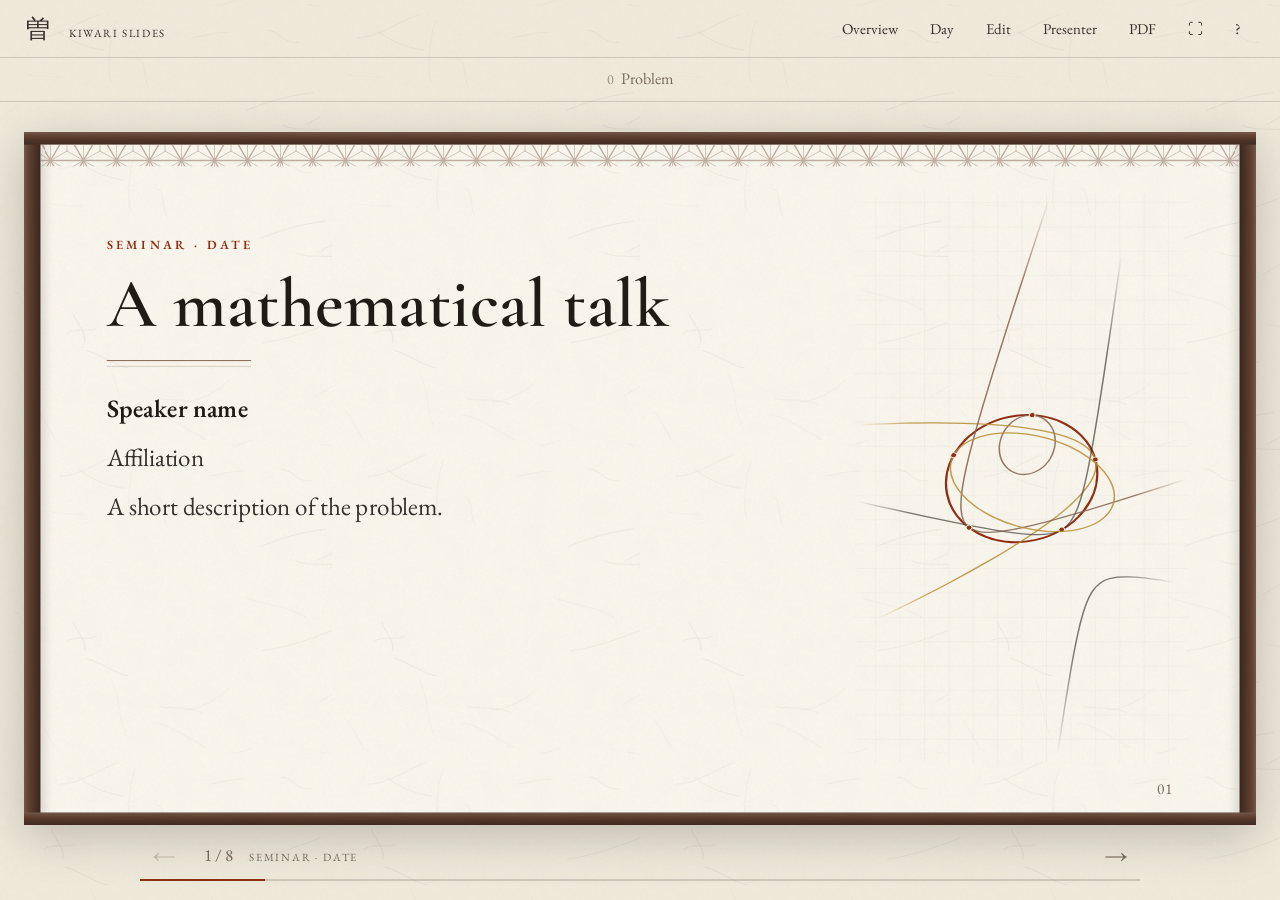
==== index.html @ 995212ab "Add Kiwari mathematical slide toolkit and static audience export" ====
<!doctype html>
<html lang="en" data-time="day">
<head>
  <meta charset="utf-8">
  <meta name="viewport" content="width=device-width,initial-scale=1">
  <title>Kiwari slides · starter deck</title>
  <meta name="description" content="Editable mathematical slides with an audience export.">
  <link rel="stylesheet" href="lib/fonts.css">
  <link rel="stylesheet" href="lib/katex/katex.min.css">
  <link rel="stylesheet" href="materials.css">
  <link rel="stylesheet" href="slides.css?v=conics-realigned-20260921">
  <script defer src="lib/js-yaml.min.js"></script>
  <script defer src="lib/marked.min.js"></script>
  <script defer src="lib/katex/katex.min.js"></script>
  <script defer src="paper-math.js?v=fsum-centered-20260920"></script>
  <script defer src="m2-live.js?v=editable-20260921"></script>
  <script defer src="title-conics.js?v=title-range-20260921"></script>
  <script defer src="figures.js?v=conics-parallel-20260921"></script>
  <script defer src="deck-data.js"></script>
  <script defer src="server-save.js"></script>
  <script defer src="slide-format.js?v=formatting-help-20260920"></script>
  <script defer src="figure-text.js?v=editable-20260921"></script>
  <script defer src="slides.js?v=all-text-editable-20260921"></script>
</head>
<body>
  <header class="toolbar" aria-label="Presentation controls">
    <a href="https://github.com/zengrf/kiwari-slides" class="home-link" title="Michael R. Zeng’s website">曽 <span>Kiwari slides</span></a>
    <div class="tools">
      <button id="overview-button" title="Overview (O)">Overview</button>
      <button id="theme-button" title="Change lighting (T)">Day</button>
      <button id="edit-button" title="Edit slides (E)">Edit</button>
      <button id="presenter-button" title="Speaker notes (P)">Presenter</button>
      <button id="m2-button" hidden title="Open the live Macaulay2 demo">M2</button>
      <button id="print-button" title="Print or save PDF">PDF</button>
      <button id="fullscreen-button" title="Fullscreen (F)">⛶</button>
      <button id="help-button" aria-label="Formatting and keyboard help" title="Formatting and keyboard help (?)">?</button>
    </div>
  </header>
  <nav id="section-nav" aria-label="Talk sections" hidden>
    <div id="section-links"></div>
    <label class="section-picker" for="section-select"><span>Section</span><select id="section-select" aria-label="Jump to a section"></select></label>
  </nav>
  <main id="workspace">
    <section id="stage" aria-label="Slide presentation">
      <div id="slide-viewport"><article id="slide" class="slide"><p class="loading">Loading the seminar…</p></article></div>
      <div class="navline">
        <button id="previous" aria-label="Previous slide">←</button>
        <span id="slide-counter" aria-live="polite"></span>
        <span id="section-label"></span>
        <button id="next" aria-label="Next slide">→</button>
      </div>
      <div id="progress" role="progressbar" aria-label="Presentation progress" aria-valuemin="1"><i></i></div>
    </section>
    <aside id="editor" hidden aria-label="Slide editor">
      <div class="editor-heading"><h2>Edit this slide</h2><button id="close-editor" aria-label="Close editor">×</button></div>
      <p id="editor-save-hint" class="editor-hint">Changes preview immediately. Save to server to keep them on this Mac.</p>
      <div class="editor-actions save-actions"><button id="save-server" class="primary" disabled title="Save all deck edits to this Mac (⌘S / Ctrl+S)">Save to server</button><a id="save-sign-in" hidden target="_blank" rel="noopener">Sign in again</a></div>
      <p id="save-status" role="status" aria-live="polite"></p>
      <label>Slide<select id="edit-select"></select></label>
      <label>Title<input id="edit-title"></label>
      <label>Slide label<input id="edit-kicker"></label>
      <label>Section navigation label<input id="edit-nav_title" placeholder="Used on section title slides"></label>
      <div class="editor-row">
        <label>Layout<select id="edit-layout"><option>standard</option><option>split</option><option>title</option><option>theorem</option><option>result</option><option>closing</option><option>section</option><option>problem</option></select></label>
        <label>Minutes<input id="edit-minutes" type="number" min="0" max="60" step="0.5"></label>
      </div>
      <label>Content · Markdown + $LaTeX$<textarea id="edit-body" rows="10" spellcheck="false"></textarea></label>
      <details id="edit-figure-text" open hidden><summary>Diagram text and labels</summary><p class="editor-hint">Includes text embedded in illustrations. Edits apply to this slide and are saved with the deck.</p><div id="edit-figure-fields"></div></details>
      <div id="edit-statement-titles"></div>
      <label>Statement<textarea id="edit-statement" rows="5" spellcheck="false"></textarea></label>
      <label>Code heading<input id="edit-code_title" placeholder="Macaulay2"></label>
      <label>Code excerpt · displayed on slide<textarea id="edit-code" rows="6" spellcheck="false"></textarea></label>
      <label>Displayed expected result · LaTeX<textarea id="edit-code_result" rows="2" spellcheck="false"></textarea></label>
      <p class="editor-hint">This starter displays saved code and output; it does not execute code.</p>
      <label>Illustration<select id="edit-visual"></select></label>
      <label>Speaker notes<textarea id="edit-notes" rows="6"></textarea></label>
      <div class="editor-actions"><button id="add-slide">Add slide</button><button id="duplicate-slide">Duplicate</button><button id="delete-slide">Delete</button></div>
      <div class="editor-actions"><button id="export-yaml">Export YAML</button><button id="import-yaml">Import YAML</button><input id="import-file" type="file" accept=".yaml,.yml" hidden></div>
      <button id="reset-draft" class="text-button">Load server version</button>
    </aside>
    <aside id="speaker" hidden aria-label="Speaker notes">
      <p class="eyebrow">Presenter view</p>
      <div class="clock-row"><span id="timer">00:00</span><button id="timer-toggle">Start</button><button id="timer-reset">Reset</button></div>
      <p id="timing"></p>
      <h2 id="speaker-title"></h2><div id="speaker-notes"></div>
      <h3>Next slide</h3><p id="up-next"></p>
      <p class="editor-hint">Keep this window on your laptop and the presentation window on the projector. Navigation stays synchronized.</p>
    </aside>
  </main>
  <dialog id="overview"><div class="dialog-heading"><h2>Seminar map</h2><button data-close="overview" aria-label="Close overview">×</button></div><div id="overview-grid"></div></dialog>
  <dialog id="help" aria-labelledby="help-title">
    <div class="dialog-heading"><h2 id="help-title">Formatting &amp; shortcuts</h2><button data-close="help" aria-label="Close help">×</button></div>
    <p class="format-intro">Copy an example into <strong>Content</strong> or <strong>Statement</strong> in the slide editor. Changes preview immediately; <strong>Save to server</strong> keeps them on this Mac.</p>
    <details open><summary>Text size, spacing &amp; alignment</summary><p class="format-context">Use these helpers in ordinary slide text, outside <code>$…$</code>. Keep the braces around their contents.</p><div id="format-text" class="format-grid"></div></details>
    <details><summary>Math notation &amp; equation layout</summary><p class="format-context">These examples include their math delimiters. Inside math, use <code>aligned</code>, <code>gathered</code>, and math spacing commands. <a href="https://katex.org/docs/supported.html" target="_blank" rel="noopener noreferrer">Full KaTeX reference</a></p><div id="format-math" class="format-grid"></div></details>
    <details><summary>Keyboard &amp; presenting</summary><dl><dt>← / → / Space</dt><dd>Previous / next slide</dd><dt>Home / End</dt><dd>First / last slide</dd><dt>O</dt><dd>Slide overview</dd><dt>P</dt><dd>Separate presenter window with notes and timer</dd><dt>E / T / F</dt><dd>Edit / change lighting / fullscreen</dd><dt>B</dt><dd>Blank the projection</dd><dt>⌘S / Ctrl+S</dt><dd>Save edits to this Mac</dd><dt>?</dt><dd>Open this help menu</dd></dl><p>The section bar jumps to each section’s title slide. On smaller screens, use the Section selector. The PDF button prints the complete talk, including your formatting.</p></details>
    <p id="format-copy-status" role="status" aria-live="polite"></p>
  </dialog>
  <div id="print-deck" aria-hidden="true"></div>
  <div id="blank-screen" hidden></div>
  <div id="toast" role="status"></div>
</body>
</html>
---- lib/fonts.css ----
@font-face {
  font-family: 'Cormorant Garamond';
  font-style: normal;
  font-weight: 600;
  font-display: swap;
  src: url(fonts/font-0.ttf) format('truetype');
}
@font-face {
  font-family: 'Cormorant Garamond';
  font-style: normal;
  font-weight: 700;
  font-display: swap;
  src: url(fonts/font-1.ttf) format('truetype');
}
@font-face {
  font-family: 'EB Garamond';
  font-style: italic;
  font-weight: 400;
  font-display: swap;
  src: url(fonts/font-2.ttf) format('truetype');
}
@font-face {
  font-family: 'EB Garamond';
  font-style: normal;
  font-weight: 400;
  font-display: swap;
  src: url(fonts/font-3.ttf) format('truetype');
}
@font-face {
  font-family: 'EB Garamond';
  font-style: normal;
  font-weight: 600;
  font-display: swap;
  src: url(fonts/font-4.ttf) format('truetype');
}
---- materials.css ----
/* Material textures from assets/css/main.scss, KIWARI theme. */
:root {
  --tx-washi: url("data:image/svg+xml,%3Csvg%20xmlns='http://www.w3.org/2000/svg'%20width='320'%20height='320'%3E%3Cfilter%20id='w'%3E%3CfeTurbulence%20type='fractalNoise'%20baseFrequency='0.55'%20numOctaves='2'%20seed='7'/%3E%3CfeColorMatrix%20values='0%200%200%200%200.40%200%200%200%200%200.34%200%200%200%200%200.24%200%200%200%200.042%200'/%3E%3C/filter%3E%3Cfilter%20id='m'%3E%3CfeTurbulence%20type='fractalNoise'%20baseFrequency='0.035'%20numOctaves='3'%20seed='4'/%3E%3CfeColorMatrix%20values='0%200%200%200%200.40%200%200%200%200%200.35%200%200%200%200%200.25%200%200%200%200.030%200'/%3E%3C/filter%3E%3Crect%20width='320'%20height='320'%20filter='url(%23w)'/%3E%3Crect%20width='320'%20height='320'%20filter='url(%23m)'/%3E%3Cpath%20d='M%20-19.82%20305.84%20C%20-18.28%20331.64%20-16.58%20348.45%20-8.27%20375.77'%20stroke='%23000'%20stroke-opacity='0.03'%20stroke-width='0.53'%20fill='none'/%3E%3Cpath%20d='M%20282.25%20125.21%20C%20295.25%20132.66%20326.46%20126.2%20341.34%20131.98'%20stroke='%23000'%20stroke-opacity='0.05'%20stroke-width='0.86'%20fill='none'/%3E%3Cpath%20d='M%20214.07%206.07%20C%20235.61%203.68%20260.38%20-10.72%20274.97%20-18.59'%20stroke='%23000'%20stroke-opacity='0.04'%20stroke-width='0.54'%20fill='none'/%3E%3Cpath%20d='M%20266.46%2030.36%20C%20278.06%2029.11%20282.67%2044.94%20299.26%2042.34'%20stroke='%23000'%20stroke-opacity='0.05'%20stroke-width='0.69'%20fill='none'/%3E%3Cpath%20d='M%2090.43%20248.15%20C%20101.38%20271.88%2096.72%20285.02%20105.99%20307.13'%20stroke='%23000'%20stroke-opacity='0.04'%20stroke-width='0.5'%20fill='none'/%3E%3Cpath%20d='M%2056.51%2029.89%20C%2067.57%2039.77%2083.69%2046.95%20104.02%2050.23'%20stroke='%23000'%20stroke-opacity='0.04'%20stroke-width='0.84'%20fill='none'/%3E%3Cpath%20d='M%20307.19%204.5%20C%20320.45%205.58%20330%208.08%20339.68%2016.65'%20stroke='%23000'%20stroke-opacity='0.04'%20stroke-width='0.57'%20fill='none'/%3E%3Cpath%20d='M%20308.1%20124.75%20C%20328.39%20108.98%20349.15%20103.06%20370.51%2094.34'%20stroke='%23000'%20stroke-opacity='0.03'%20stroke-width='0.73'%20fill='none'/%3E%3Cpath%20d='M%20140.06%20276.91%20C%20150.31%20279.58%20168.24%20276.06%20185.89%20283.37'%20stroke='%23000'%20stroke-opacity='0.03'%20stroke-width='0.91'%20fill='none'/%3E%3Cpath%20d='M%20166.59%20280.65%20C%20179.65%20280.51%20201.28%20270.34%20213.16%20257.79'%20stroke='%23000'%20stroke-opacity='0.03'%20stroke-width='0.82'%20fill='none'/%3E%3Cpath%20d='M%2036.74%2037.89%20C%2060.99%2036.77%2073.85%2023.35%2098.67%2014.87'%20stroke='%23000'%20stroke-opacity='0.04'%20stroke-width='0.93'%20fill='none'/%3E%3Cpath%20d='M%20317.96%20132.63%20C%20335.56%20124.7%20350.02%20117.71%20355.16%20114.55'%20stroke='%23000'%20stroke-opacity='0.03'%20stroke-width='0.61'%20fill='none'/%3E%3Cpath%20d='M%20302.8%20126%20C%20324.38%20115.26%20334%20111.7%20351.95%20112.42'%20stroke='%23000'%20stroke-opacity='0.03'%20stroke-width='0.73'%20fill='none'/%3E%3Cpath%20d='M%20228.61%20163.1%20C%20247.98%20171.23%20280.82%20173.76%20293.94%20185.72'%20stroke='%23000'%20stroke-opacity='0.03'%20stroke-width='0.77'%20fill='none'/%3E%3Cpath%20d='M%20137.66%2058.39%20C%20147.72%2061.81%20142.52%2078.39%20148.75%2088.4'%20stroke='%23000'%20stroke-opacity='0.04'%20stroke-width='0.52'%20fill='none'/%3E%3Cpath%20d='M%20193.41%2037.62%20C%20206.76%2034.81%20222.56%2031.29%20228.47%2032.57'%20stroke='%23000'%20stroke-opacity='0.03'%20stroke-width='0.95'%20fill='none'/%3E%3Cpath%20d='M%2051.33%20188.65%20C%2054.69%20200.2%2065.18%20207.54%2062.97%20219.11'%20stroke='%23000'%20stroke-opacity='0.05'%20stroke-width='0.85'%20fill='none'/%3E%3Cpath%20d='M%2026.84%2074.22%20C%2038.43%2077.42%2054.69%2076.51%2061.82%2077.07'%20stroke='%23000'%20stroke-opacity='0.03'%20stroke-width='0.59'%20fill='none'/%3E%3Cpath%20d='M%20245.38%20110.88%20C%20263.79%20102.89%20287.04%2095.71%20313.55%2092.6'%20stroke='%23000'%20stroke-opacity='0.05'%20stroke-width='0.9'%20fill='none'/%3E%3Cpath%20d='M%2015.1%20290.62%20C%2024.46%20301.18%2034.82%20331.08%2053.04%20347.45'%20stroke='%23000'%20stroke-opacity='0.04'%20stroke-width='0.53'%20fill='none'/%3E%3Cpath%20d='M%20247.1%20219.1%20C%20275.29%20214.92%20292.66%20208.62%20321.33%20197.37'%20stroke='%23000'%20stroke-opacity='0.04'%20stroke-width='0.95'%20fill='none'/%3E%3Cpath%20d='M%2064.91%20226.8%20C%2084.35%20233.47%2098.35%20244.37%20108.57%20245.05'%20stroke='%23000'%20stroke-opacity='0.05'%20stroke-width='0.9'%20fill='none'/%3E%3Cpath%20d='M%20302.11%20275.68%20C%20321.89%20259.73%20349.97%20253.13%20368.57%20245.32'%20stroke='%23000'%20stroke-opacity='0.04'%20stroke-width='0.61'%20fill='none'/%3E%3Cpath%20d='M%2043.71%20209.61%20C%2051.64%20202.51%2071.3%20208.7%2075.2%20203.66'%20stroke='%23000'%20stroke-opacity='0.05'%20stroke-width='0.78'%20fill='none'/%3E%3Cpath%20d='M%20116.19%2020.14%20C%20110.27%2031.9%20106.43%2068.32%20110.83%2081.69'%20stroke='%23000'%20stroke-opacity='0.04'%20stroke-width='0.67'%20fill='none'/%3E%3Cpath%20d='M%20136.39%20293.89%20C%20155.22%20296.86%20177.92%20314.94%20202.25%20326.8'%20stroke='%23000'%20stroke-opacity='0.03'%20stroke-width='0.76'%20fill='none'/%3E%3C/svg%3E");
  --tx-grain-h: url("data:image/svg+xml,%3Csvg%20xmlns='http://www.w3.org/2000/svg'%20width='240'%20height='240'%3E%3Cdefs%3E%3Cfilter%20id='d'%20x='-10%25'%20y='-10%25'%20width='120%25'%20height='120%25'%3E%3CfeTurbulence%20type='fractalNoise'%20baseFrequency='0.09%200.02'%20numOctaves='2'%20seed='87'%20result='n'/%3E%3CfeDisplacementMap%20in='SourceGraphic'%20in2='n'%20scale='2.2'/%3E%3C/filter%3E%3Cfilter%20id='p'%3E%3CfeTurbulence%20type='fractalNoise'%20baseFrequency='0.03%200.5'%20numOctaves='2'%20seed='94'/%3E%3CfeColorMatrix%20values='0%200%200%200%200%200%200%200%200%200%200%200%200%200%200%200%200%200%200.035%200'/%3E%3C/filter%3E%3Cfilter%20id='v'%3E%3CfeTurbulence%20type='fractalNoise'%20baseFrequency='0.012'%20numOctaves='2'%20seed='90'/%3E%3CfeColorMatrix%20values='0%200%200%200%200%200%200%200%200%200%200%200%200%200%200%200%200%200%200.05%200'/%3E%3C/filter%3E%3C/defs%3E%3Cg%20filter='url(%23d)'%3E%3Cline%20x1='-10'%20y1='0.47'%20x2='250'%20y2='0.47'%20stroke='%23000'%20stroke-width='0.75'%20stroke-opacity='0.03'/%3E%3Cline%20x1='-10'%20y1='50.92'%20x2='250'%20y2='50.92'%20stroke='%23000'%20stroke-width='1.14'%20stroke-opacity='0.04'/%3E%3Cline%20x1='-10'%20y1='209.48'%20x2='250'%20y2='209.48'%20stroke='%23000'%20stroke-width='1.13'%20stroke-opacity='0.04'/%3E%3Cline%20x1='-10'%20y1='156.96'%20x2='250'%20y2='156.96'%20stroke='%23000'%20stroke-width='0.9'%20stroke-opacity='0.03'/%3E%3Cline%20x1='-10'%20y1='64.12'%20x2='250'%20y2='64.12'%20stroke='%23000'%20stroke-width='0.64'%20stroke-opacity='0.02'/%3E%3Cline%20x1='-10'%20y1='203.5'%20x2='250'%20y2='203.5'%20stroke='%23000'%20stroke-width='1.86'%20stroke-opacity='0.07'/%3E%3Cline%20x1='-10'%20y1='104.04'%20x2='250'%20y2='104.04'%20stroke='%23000'%20stroke-width='0.76'%20stroke-opacity='0.04'/%3E%3Cline%20x1='-10'%20y1='214.91'%20x2='250'%20y2='214.91'%20stroke='%23000'%20stroke-width='0.86'%20stroke-opacity='0.02'/%3E%3Cline%20x1='-10'%20y1='200.58'%20x2='250'%20y2='200.58'%20stroke='%23000'%20stroke-width='0.82'%20stroke-opacity='0.04'/%3E%3Cline%20x1='-10'%20y1='229.27'%20x2='250'%20y2='229.27'%20stroke='%23000'%20stroke-width='0.93'%20stroke-opacity='0.02'/%3E%3Cline%20x1='-10'%20y1='6.04'%20x2='250'%20y2='6.04'%20stroke='%23000'%20stroke-width='0.63'%20stroke-opacity='0.03'/%3E%3Cline%20x1='-10'%20y1='200.94'%20x2='250'%20y2='200.94'%20stroke='%23000'%20stroke-width='0.69'%20stroke-opacity='0.04'/%3E%3Cline%20x1='-10'%20y1='108.93'%20x2='250'%20y2='108.93'%20stroke='%23000'%20stroke-width='0.74'%20stroke-opacity='0.04'/%3E%3Cline%20x1='-10'%20y1='156.63'%20x2='250'%20y2='156.63'%20stroke='%23000'%20stroke-width='0.76'%20stroke-opacity='0.03'/%3E%3Cline%20x1='-10'%20y1='43.05'%20x2='250'%20y2='43.05'%20stroke='%23000'%20stroke-width='0.56'%20stroke-opacity='0.03'/%3E%3Cline%20x1='-10'%20y1='48.97'%20x2='250'%20y2='48.97'%20stroke='%23000'%20stroke-width='1.12'%20stroke-opacity='0.02'/%3E%3Cline%20x1='-10'%20y1='156.74'%20x2='250'%20y2='156.74'%20stroke='%23000'%20stroke-width='0.66'%20stroke-opacity='0.02'/%3E%3Cline%20x1='-10'%20y1='104.31'%20x2='250'%20y2='104.31'%20stroke='%23000'%20stroke-width='1.19'%20stroke-opacity='0.04'/%3E%3Cline%20x1='-10'%20y1='89.85'%20x2='250'%20y2='89.85'%20stroke='%23000'%20stroke-width='0.6'%20stroke-opacity='0.04'/%3E%3Cline%20x1='-10'%20y1='106.83'%20x2='250'%20y2='106.83'%20stroke='%23000'%20stroke-width='0.98'%20stroke-opacity='0.03'/%3E%3Cline%20x1='-10'%20y1='94.45'%20x2='250'%20y2='94.45'%20stroke='%23000'%20stroke-width='1.2'%20stroke-opacity='0.04'/%3E%3Cline%20x1='-10'%20y1='32.6'%20x2='250'%20y2='32.6'%20stroke='%23000'%20stroke-width='0.84'%20stroke-opacity='0.02'/%3E%3Cline%20x1='-10'%20y1='30.86'%20x2='250'%20y2='30.86'%20stroke='%23000'%20stroke-width='0.91'%20stroke-opacity='0.03'/%3E%3Cline%20x1='-10'%20y1='2.09'%20x2='250'%20y2='2.09'%20stroke='%23000'%20stroke-width='0.68'%20stroke-opacity='0.03'/%3E%3Cline%20x1='-10'%20y1='116.17'%20x2='250'%20y2='116.17'%20stroke='%23000'%20stroke-width='0.81'%20stroke-opacity='0.02'/%3E%3Cline%20x1='-10'%20y1='211.85'%20x2='250'%20y2='211.85'%20stroke='%23000'%20stroke-width='1.08'%20stroke-opacity='0.03'/%3E%3Cline%20x1='-10'%20y1='8.48'%20x2='250'%20y2='8.48'%20stroke='%23000'%20stroke-width='1.18'%20stroke-opacity='0.04'/%3E%3Cline%20x1='-10'%20y1='37.3'%20x2='250'%20y2='37.3'%20stroke='%23000'%20stroke-width='1'%20stroke-opacity='0.03'/%3E%3Cline%20x1='-10'%20y1='225.06'%20x2='250'%20y2='225.06'%20stroke='%23000'%20stroke-width='0.5'%20stroke-opacity='0.03'/%3E%3Cline%20x1='-10'%20y1='192.47'%20x2='250'%20y2='192.47'%20stroke='%23000'%20stroke-width='0.68'%20stroke-opacity='0.04'/%3E%3Cline%20x1='-10'%20y1='143.46'%20x2='250'%20y2='143.46'%20stroke='%23000'%20stroke-width='2.43'%20stroke-opacity='0.05'/%3E%3Cline%20x1='-10'%20y1='53.77'%20x2='250'%20y2='53.77'%20stroke='%23000'%20stroke-width='0.52'%20stroke-opacity='0.03'/%3E%3Cline%20x1='-10'%20y1='61.41'%20x2='250'%20y2='61.41'%20stroke='%23000'%20stroke-width='0.56'%20stroke-opacity='0.03'/%3E%3Cline%20x1='-10'%20y1='214.95'%20x2='250'%20y2='214.95'%20stroke='%23000'%20stroke-width='1.24'%20stroke-opacity='0.04'/%3E%3C/g%3E%3Crect%20width='240'%20height='240'%20filter='url(%23p)'/%3E%3Crect%20width='240'%20height='240'%20filter='url(%23v)'/%3E%3C/svg%3E");
  --tx-grain-v: url("data:image/svg+xml,%3Csvg%20xmlns='http://www.w3.org/2000/svg'%20width='240'%20height='240'%3E%3Cdefs%3E%3Cfilter%20id='d'%20x='-10%25'%20y='-10%25'%20width='120%25'%20height='120%25'%3E%3CfeTurbulence%20type='fractalNoise'%20baseFrequency='0.02%200.09'%20numOctaves='2'%20seed='41'%20result='n'/%3E%3CfeDisplacementMap%20in='SourceGraphic'%20in2='n'%20scale='2.2'/%3E%3C/filter%3E%3Cfilter%20id='p'%3E%3CfeTurbulence%20type='fractalNoise'%20baseFrequency='0.5%200.03'%20numOctaves='2'%20seed='48'/%3E%3CfeColorMatrix%20values='0%200%200%200%200%200%200%200%200%200%200%200%200%200%200%200%200%200%200.035%200'/%3E%3C/filter%3E%3Cfilter%20id='v'%3E%3CfeTurbulence%20type='fractalNoise'%20baseFrequency='0.012'%20numOctaves='2'%20seed='44'/%3E%3CfeColorMatrix%20values='0%200%200%200%200%200%200%200%200%200%200%200%200%200%200%200%200%200%200.05%200'/%3E%3C/filter%3E%3C/defs%3E%3Cg%20filter='url(%23d)'%3E%3Cline%20x1='0.22'%20y1='-10'%20x2='0.22'%20y2='250'%20stroke='%23000'%20stroke-width='1.02'%20stroke-opacity='0.03'/%3E%3Cline%20x1='164.68'%20y1='-10'%20x2='164.68'%20y2='250'%20stroke='%23000'%20stroke-width='0.59'%20stroke-opacity='0.03'/%3E%3Cline%20x1='187'%20y1='-10'%20x2='187'%20y2='250'%20stroke='%23000'%20stroke-width='1.04'%20stroke-opacity='0.04'/%3E%3Cline%20x1='209.14'%20y1='-10'%20x2='209.14'%20y2='250'%20stroke='%23000'%20stroke-width='0.71'%20stroke-opacity='0.04'/%3E%3Cline%20x1='226.08'%20y1='-10'%20x2='226.08'%20y2='250'%20stroke='%23000'%20stroke-width='1.12'%20stroke-opacity='0.04'/%3E%3Cline%20x1='43.49'%20y1='-10'%20x2='43.49'%20y2='250'%20stroke='%23000'%20stroke-width='1.2'%20stroke-opacity='0.04'/%3E%3Cline%20x1='231.1'%20y1='-10'%20x2='231.1'%20y2='250'%20stroke='%23000'%20stroke-width='1.1'%20stroke-opacity='0.02'/%3E%3Cline%20x1='43.35'%20y1='-10'%20x2='43.35'%20y2='250'%20stroke='%23000'%20stroke-width='1.99'%20stroke-opacity='0.05'/%3E%3Cline%20x1='155.21'%20y1='-10'%20x2='155.21'%20y2='250'%20stroke='%23000'%20stroke-width='1.81'%20stroke-opacity='0.05'/%3E%3Cline%20x1='61.15'%20y1='-10'%20x2='61.15'%20y2='250'%20stroke='%23000'%20stroke-width='0.73'%20stroke-opacity='0.04'/%3E%3Cline%20x1='237.33'%20y1='-10'%20x2='237.33'%20y2='250'%20stroke='%23000'%20stroke-width='0.97'%20stroke-opacity='0.04'/%3E%3Cline%20x1='45.04'%20y1='-10'%20x2='45.04'%20y2='250'%20stroke='%23000'%20stroke-width='1.25'%20stroke-opacity='0.04'/%3E%3Cline%20x1='40.3'%20y1='-10'%20x2='40.3'%20y2='250'%20stroke='%23000'%20stroke-width='0.85'%20stroke-opacity='0.03'/%3E%3Cline%20x1='68.3'%20y1='-10'%20x2='68.3'%20y2='250'%20stroke='%23000'%20stroke-width='0.75'%20stroke-opacity='0.04'/%3E%3Cline%20x1='238.22'%20y1='-10'%20x2='238.22'%20y2='250'%20stroke='%23000'%20stroke-width='0.71'%20stroke-opacity='0.04'/%3E%3Cline%20x1='158.25'%20y1='-10'%20x2='158.25'%20y2='250'%20stroke='%23000'%20stroke-width='1.01'%20stroke-opacity='0.04'/%3E%3Cline%20x1='164.9'%20y1='-10'%20x2='164.9'%20y2='250'%20stroke='%23000'%20stroke-width='1.88'%20stroke-opacity='0.05'/%3E%3Cline%20x1='27.09'%20y1='-10'%20x2='27.09'%20y2='250'%20stroke='%23000'%20stroke-width='1.04'%20stroke-opacity='0.02'/%3E%3Cline%20x1='177.52'%20y1='-10'%20x2='177.52'%20y2='250'%20stroke='%23000'%20stroke-width='1.16'%20stroke-opacity='0.04'/%3E%3Cline%20x1='33.79'%20y1='-10'%20x2='33.79'%20y2='250'%20stroke='%23000'%20stroke-width='1.16'%20stroke-opacity='0.04'/%3E%3Cline%20x1='72.1'%20y1='-10'%20x2='72.1'%20y2='250'%20stroke='%23000'%20stroke-width='1.02'%20stroke-opacity='0.04'/%3E%3Cline%20x1='122.95'%20y1='-10'%20x2='122.95'%20y2='250'%20stroke='%23000'%20stroke-width='0.64'%20stroke-opacity='0.02'/%3E%3Cline%20x1='44.89'%20y1='-10'%20x2='44.89'%20y2='250'%20stroke='%23000'%20stroke-width='1.11'%20stroke-opacity='0.03'/%3E%3Cline%20x1='183.05'%20y1='-10'%20x2='183.05'%20y2='250'%20stroke='%23000'%20stroke-width='1.72'%20stroke-opacity='0.05'/%3E%3Cline%20x1='60.26'%20y1='-10'%20x2='60.26'%20y2='250'%20stroke='%23000'%20stroke-width='0.96'%20stroke-opacity='0.04'/%3E%3Cline%20x1='30.87'%20y1='-10'%20x2='30.87'%20y2='250'%20stroke='%23000'%20stroke-width='1.01'%20stroke-opacity='0.04'/%3E%3Cline%20x1='39.86'%20y1='-10'%20x2='39.86'%20y2='250'%20stroke='%23000'%20stroke-width='0.94'%20stroke-opacity='0.02'/%3E%3Cline%20x1='207.92'%20y1='-10'%20x2='207.92'%20y2='250'%20stroke='%23000'%20stroke-width='1.9'%20stroke-opacity='0.05'/%3E%3Cline%20x1='108.82'%20y1='-10'%20x2='108.82'%20y2='250'%20stroke='%23000'%20stroke-width='1.07'%20stroke-opacity='0.04'/%3E%3Cline%20x1='234.15'%20y1='-10'%20x2='234.15'%20y2='250'%20stroke='%23000'%20stroke-width='0.5'%20stroke-opacity='0.03'/%3E%3Cline%20x1='166.92'%20y1='-10'%20x2='166.92'%20y2='250'%20stroke='%23000'%20stroke-width='2.6'%20stroke-opacity='0.07'/%3E%3Cline%20x1='30.85'%20y1='-10'%20x2='30.85'%20y2='250'%20stroke='%23000'%20stroke-width='0.58'%20stroke-opacity='0.04'/%3E%3Cline%20x1='95.15'%20y1='-10'%20x2='95.15'%20y2='250'%20stroke='%23000'%20stroke-width='2.57'%20stroke-opacity='0.07'/%3E%3Cline%20x1='239.23'%20y1='-10'%20x2='239.23'%20y2='250'%20stroke='%23000'%20stroke-width='2.6'%20stroke-opacity='0.06'/%3E%3C/g%3E%3Crect%20width='240'%20height='240'%20filter='url(%23p)'/%3E%3Crect%20width='240'%20height='240'%20filter='url(%23v)'/%3E%3C/svg%3E");
  --tx-asanoha: url("data:image/svg+xml,%3Csvg%20xmlns='http://www.w3.org/2000/svg'%20width='34'%20height='58.89'%20viewBox='0%200%2034%2058.89'%3E%3Cg%20stroke='%23000'%20stroke-width='1.4'%20stroke-linecap='square'%3E%3Cline%20x1='-34'%20y1='-29.44'%20x2='68'%20y2='-29.44'/%3E%3Cline%20x1='-34'%20y1='0'%20x2='68'%20y2='0'/%3E%3Cline%20x1='-34'%20y1='29.44'%20x2='68'%20y2='29.44'/%3E%3Cline%20x1='-34'%20y1='58.89'%20x2='68'%20y2='58.89'/%3E%3Cline%20x1='-34'%20y1='88.33'%20x2='68'%20y2='88.33'/%3E%3Cline%20x1='-51'%20y1='-29.44'%20x2='-68'%20y2='0'/%3E%3Cline%20x1='-51'%20y1='-29.44'%20x2='-34'%20y2='0'/%3E%3Cline%20x1='-17'%20y1='-29.44'%20x2='-34'%20y2='0'/%3E%3Cline%20x1='-17'%20y1='-29.44'%20x2='0'%20y2='0'/%3E%3Cline%20x1='17'%20y1='-29.44'%20x2='0'%20y2='0'/%3E%3Cline%20x1='17'%20y1='-29.44'%20x2='34'%20y2='0'/%3E%3Cline%20x1='51'%20y1='-29.44'%20x2='34'%20y2='0'/%3E%3Cline%20x1='51'%20y1='-29.44'%20x2='68'%20y2='0'/%3E%3Cline%20x1='85'%20y1='-29.44'%20x2='68'%20y2='0'/%3E%3Cline%20x1='85'%20y1='-29.44'%20x2='102'%20y2='0'/%3E%3Cline%20x1='119'%20y1='-29.44'%20x2='102'%20y2='0'/%3E%3Cline%20x1='119'%20y1='-29.44'%20x2='136'%20y2='0'/%3E%3Cline%20x1='-68'%20y1='0'%20x2='-51'%20y2='29.44'/%3E%3Cline%20x1='-68'%20y1='0'%20x2='-85'%20y2='29.44'/%3E%3Cline%20x1='-34'%20y1='0'%20x2='-17'%20y2='29.44'/%3E%3Cline%20x1='-34'%20y1='0'%20x2='-51'%20y2='29.44'/%3E%3Cline%20x1='0'%20y1='0'%20x2='17'%20y2='29.44'/%3E%3Cline%20x1='0'%20y1='0'%20x2='-17'%20y2='29.44'/%3E%3Cline%20x1='34'%20y1='0'%20x2='51'%20y2='29.44'/%3E%3Cline%20x1='34'%20y1='0'%20x2='17'%20y2='29.44'/%3E%3Cline%20x1='68'%20y1='0'%20x2='85'%20y2='29.44'/%3E%3Cline%20x1='68'%20y1='0'%20x2='51'%20y2='29.44'/%3E%3Cline%20x1='102'%20y1='0'%20x2='119'%20y2='29.44'/%3E%3Cline%20x1='102'%20y1='0'%20x2='85'%20y2='29.44'/%3E%3Cline%20x1='-51'%20y1='29.44'%20x2='-68'%20y2='58.89'/%3E%3Cline%20x1='-51'%20y1='29.44'%20x2='-34'%20y2='58.89'/%3E%3Cline%20x1='-17'%20y1='29.44'%20x2='-34'%20y2='58.89'/%3E%3Cline%20x1='-17'%20y1='29.44'%20x2='0'%20y2='58.89'/%3E%3Cline%20x1='17'%20y1='29.44'%20x2='0'%20y2='58.89'/%3E%3Cline%20x1='17'%20y1='29.44'%20x2='34'%20y2='58.89'/%3E%3Cline%20x1='51'%20y1='29.44'%20x2='34'%20y2='58.89'/%3E%3Cline%20x1='51'%20y1='29.44'%20x2='68'%20y2='58.89'/%3E%3Cline%20x1='85'%20y1='29.44'%20x2='68'%20y2='58.89'/%3E%3Cline%20x1='85'%20y1='29.44'%20x2='102'%20y2='58.89'/%3E%3Cline%20x1='119'%20y1='29.44'%20x2='102'%20y2='58.89'/%3E%3Cline%20x1='119'%20y1='29.44'%20x2='136'%20y2='58.89'/%3E%3Cline%20x1='-68'%20y1='58.89'%20x2='-51'%20y2='88.33'/%3E%3Cline%20x1='-68'%20y1='58.89'%20x2='-85'%20y2='88.33'/%3E%3Cline%20x1='-34'%20y1='58.89'%20x2='-17'%20y2='88.33'/%3E%3Cline%20x1='-34'%20y1='58.89'%20x2='-51'%20y2='88.33'/%3E%3Cline%20x1='0'%20y1='58.89'%20x2='17'%20y2='88.33'/%3E%3Cline%20x1='0'%20y1='58.89'%20x2='-17'%20y2='88.33'/%3E%3Cline%20x1='34'%20y1='58.89'%20x2='51'%20y2='88.33'/%3E%3Cline%20x1='34'%20y1='58.89'%20x2='17'%20y2='88.33'/%3E%3Cline%20x1='68'%20y1='58.89'%20x2='85'%20y2='88.33'/%3E%3Cline%20x1='68'%20y1='58.89'%20x2='51'%20y2='88.33'/%3E%3Cline%20x1='102'%20y1='58.89'%20x2='119'%20y2='88.33'/%3E%3Cline%20x1='102'%20y1='58.89'%20x2='85'%20y2='88.33'/%3E%3C/g%3E%3Cg%20stroke='%23000'%20stroke-width='0.7'%20stroke-linecap='square'%3E%3Cline%20x1='0'%20y1='-19.63'%20x2='-17'%20y2='-29.44'/%3E%3Cline%20x1='0'%20y1='-19.63'%20x2='17'%20y2='-29.44'/%3E%3Cline%20x1='0'%20y1='-19.63'%20x2='0'%20y2='0'/%3E%3Cline%20x1='-17'%20y1='-9.81'%20x2='-34'%20y2='0'/%3E%3Cline%20x1='-17'%20y1='-9.81'%20x2='0'%20y2='0'/%3E%3Cline%20x1='-17'%20y1='-9.81'%20x2='-17'%20y2='-29.44'/%3E%3Cline%20x1='34'%20y1='-19.63'%20x2='17'%20y2='-29.44'/%3E%3Cline%20x1='34'%20y1='-19.63'%20x2='51'%20y2='-29.44'/%3E%3Cline%20x1='34'%20y1='-19.63'%20x2='34'%20y2='0'/%3E%3Cline%20x1='17'%20y1='-9.81'%20x2='0'%20y2='0'/%3E%3Cline%20x1='17'%20y1='-9.81'%20x2='34'%20y2='0'/%3E%3Cline%20x1='17'%20y1='-9.81'%20x2='17'%20y2='-29.44'/%3E%3Cline%20x1='51'%20y1='-9.81'%20x2='34'%20y2='0'/%3E%3Cline%20x1='51'%20y1='-9.81'%20x2='68'%20y2='0'/%3E%3Cline%20x1='51'%20y1='-9.81'%20x2='51'%20y2='-29.44'/%3E%3Cline%20x1='-17'%20y1='9.81'%20x2='-34'%20y2='0'/%3E%3Cline%20x1='-17'%20y1='9.81'%20x2='0'%20y2='0'/%3E%3Cline%20x1='-17'%20y1='9.81'%20x2='-17'%20y2='29.44'/%3E%3Cline%20x1='0'%20y1='19.63'%20x2='-17'%20y2='29.44'/%3E%3Cline%20x1='0'%20y1='19.63'%20x2='17'%20y2='29.44'/%3E%3Cline%20x1='0'%20y1='19.63'%20x2='0'%20y2='0'/%3E%3Cline%20x1='17'%20y1='9.81'%20x2='0'%20y2='0'/%3E%3Cline%20x1='17'%20y1='9.81'%20x2='34'%20y2='0'/%3E%3Cline%20x1='17'%20y1='9.81'%20x2='17'%20y2='29.44'/%3E%3Cline%20x1='34'%20y1='19.63'%20x2='17'%20y2='29.44'/%3E%3Cline%20x1='34'%20y1='19.63'%20x2='51'%20y2='29.44'/%3E%3Cline%20x1='34'%20y1='19.63'%20x2='34'%20y2='0'/%3E%3Cline%20x1='51'%20y1='9.81'%20x2='34'%20y2='0'/%3E%3Cline%20x1='51'%20y1='9.81'%20x2='68'%20y2='0'/%3E%3Cline%20x1='51'%20y1='9.81'%20x2='51'%20y2='29.44'/%3E%3Cline%20x1='0'%20y1='39.26'%20x2='-17'%20y2='29.44'/%3E%3Cline%20x1='0'%20y1='39.26'%20x2='17'%20y2='29.44'/%3E%3Cline%20x1='0'%20y1='39.26'%20x2='0'%20y2='58.89'/%3E%3Cline%20x1='-17'%20y1='49.07'%20x2='-34'%20y2='58.89'/%3E%3Cline%20x1='-17'%20y1='49.07'%20x2='0'%20y2='58.89'/%3E%3Cline%20x1='-17'%20y1='49.07'%20x2='-17'%20y2='29.44'/%3E%3Cline%20x1='34'%20y1='39.26'%20x2='17'%20y2='29.44'/%3E%3Cline%20x1='34'%20y1='39.26'%20x2='51'%20y2='29.44'/%3E%3Cline%20x1='34'%20y1='39.26'%20x2='34'%20y2='58.89'/%3E%3Cline%20x1='17'%20y1='49.07'%20x2='0'%20y2='58.89'/%3E%3Cline%20x1='17'%20y1='49.07'%20x2='34'%20y2='58.89'/%3E%3Cline%20x1='17'%20y1='49.07'%20x2='17'%20y2='29.44'/%3E%3Cline%20x1='51'%20y1='49.07'%20x2='34'%20y2='58.89'/%3E%3Cline%20x1='51'%20y1='49.07'%20x2='68'%20y2='58.89'/%3E%3Cline%20x1='51'%20y1='49.07'%20x2='51'%20y2='29.44'/%3E%3Cline%20x1='-17'%20y1='68.7'%20x2='-34'%20y2='58.89'/%3E%3Cline%20x1='-17'%20y1='68.7'%20x2='0'%20y2='58.89'/%3E%3Cline%20x1='-17'%20y1='68.7'%20x2='-17'%20y2='88.33'/%3E%3Cline%20x1='0'%20y1='78.52'%20x2='-17'%20y2='88.33'/%3E%3Cline%20x1='0'%20y1='78.52'%20x2='17'%20y2='88.33'/%3E%3Cline%20x1='0'%20y1='78.52'%20x2='0'%20y2='58.89'/%3E%3Cline%20x1='17'%20y1='68.7'%20x2='0'%20y2='58.89'/%3E%3Cline%20x1='17'%20y1='68.7'%20x2='34'%20y2='58.89'/%3E%3Cline%20x1='17'%20y1='68.7'%20x2='17'%20y2='88.33'/%3E%3Cline%20x1='34'%20y1='78.52'%20x2='17'%20y2='88.33'/%3E%3Cline%20x1='34'%20y1='78.52'%20x2='51'%20y2='88.33'/%3E%3Cline%20x1='34'%20y1='78.52'%20x2='34'%20y2='58.89'/%3E%3Cline%20x1='51'%20y1='68.7'%20x2='34'%20y2='58.89'/%3E%3Cline%20x1='51'%20y1='68.7'%20x2='68'%20y2='58.89'/%3E%3Cline%20x1='51'%20y1='68.7'%20x2='51'%20y2='88.33'/%3E%3C/g%3E%3C/svg%3E");
  --tx-eave-day: url("data:image/svg+xml,%3Csvg%20xmlns='http://www.w3.org/2000/svg'%20width='56'%20height='38'%20viewBox='0%200%2056%2038'%3E%3Cdefs%3E%3ClinearGradient%20id='fg'%20x1='0'%20y1='0'%20x2='0'%20y2='1'%3E%3Cstop%20offset='0'%20stop-color='%23605e58'/%3E%3Cstop%20offset='1'%20stop-color='%23454440'/%3E%3C/linearGradient%3E%3ClinearGradient%20id='rg'%20x1='0'%20y1='0'%20x2='1'%20y2='0'%3E%3Cstop%20offset='0'%20stop-color='%23454440'/%3E%3Cstop%20offset='0.5'%20stop-color='%236e6c65'/%3E%3Cstop%20offset='1'%20stop-color='%23454440'/%3E%3C/linearGradient%3E%3ClinearGradient%20id='sg'%20x1='0'%20y1='0'%20x2='0'%20y2='1'%3E%3Cstop%20offset='0'%20stop-color='%236e6c66'/%3E%3Cstop%20offset='1'%20stop-color='%2357554f'/%3E%3C/linearGradient%3E%3CradialGradient%20id='dg'%20cx='0.38'%20cy='0.30'%20r='0.9'%3E%3Cstop%20offset='0'%20stop-color='%23716e67'/%3E%3Cstop%20offset='1'%20stop-color='%23434140'/%3E%3C/radialGradient%3E%3Cfilter%20id='ds'%20x='-40%25'%20y='-40%25'%20width='180%25'%20height='180%25'%3E%3CfeDropShadow%20dx='0.4'%20dy='1.8'%20stdDeviation='1.3'%20flood-color='%23000'%20flood-opacity='0.5'/%3E%3C/filter%3E%3C/defs%3E%3Crect%20width='56'%20height='12.5'%20fill='url(%23fg)'/%3E%3Crect%20x='20'%20width='16'%20height='12.5'%20fill='url(%23rg)'/%3E%3Cpath%20d='M28%200V12.5'%20stroke='%2331302d'%20stroke-width='6'%20stroke-opacity='0.35'/%3E%3Cpath%20d='M28%200V12.5'%20stroke='%236e6c65'%20stroke-width='2.6'/%3E%3Crect%20y='11.6'%20width='56'%20height='1'%20fill='%2333312e'/%3E%3Crect%20y='12.5'%20width='56'%20height='12'%20fill='url(%23sg)'/%3E%3Cg%20transform='translate(0,13.6)'%3E%3Cg%20stroke='%2396938b'%20stroke-width='0.9'%20fill='none'%20stroke-linecap='round'%3E%3Cpath%20d='M%200%205%20C%207%202%2012%202%2014%205%20C%2016%208%2021%208%2028%205%20C%2035%202%2040%202%2042%205%20C%2044%208%2049%208%2056%205%20'/%3E%3Cpath%20d='M%2014%205%20c%202%20-1.9%204.6%20-1.1%204.2%201.4%20c%20-0.3%201.7%20-2.5%202%20-3.2%200.5'%20fill='none'/%3E%3Cpath%20d='M%2028%205%20c%20-2%201.9%20-4.6%201.1%20-4.2%20-1.4%20c%200.3%20-1.7%202.5%20-2%203.2%20-0.5'%20fill='none'/%3E%3Cpath%20d='M%2042%205%20c%202%20-1.9%204.6%20-1.1%204.2%201.4%20c%20-0.3%201.7%20-2.5%202%20-3.2%200.5'%20fill='none'/%3E%3Cpath%20d='M%2056%205%20c%20-2%201.9%20-4.6%201.1%20-4.2%20-1.4%20c%200.3%20-1.7%202.5%20-2%203.2%20-0.5'%20fill='none'/%3E%3C/g%3E%3C/g%3E%3Cpath%20d='M0%2024.5%20Q%2014%2027%2028%2024.5%20Q%2042%2027%2056%2024.5%20L%2056%2023.3%20L%200%2023.3%20Z'%20fill='%2333312e'/%3E%3Cg%20filter='url(%23ds)'%3E%3Ccircle%20cx='28'%20cy='24'%20r='12.5'%20fill='url(%23dg)'/%3E%3C/g%3E%3Cpath%20d='M%2020.25%2016.25%20A%2011%2011%200%200%201%2034.88%2015.25'%20stroke='%23b6b3aa'%20stroke-width='1.1'%20fill='none'%20stroke-linecap='round'%20stroke-opacity='0.55'/%3E%3Ccircle%20cx='28'%20cy='24'%20r='11'%20fill='none'%20stroke='%238f8c84'%20stroke-width='1'%20stroke-opacity='0.9'/%3E%3Cpath%20d='M%2028%2017.4%20A%206.6%206.6%200%200%201%2033.72%2027.3%20A%203.3%203.3%200%200%200%2028%2024%20A%203.3%203.3%200%200%200%2028%2017.4%20Z'%20fill='%232e2d2a'/%3E%3Cpath%20d='M%2033.72%2027.3%20A%206.6%206.6%200%200%201%2022.28%2027.3%20A%203.3%203.3%200%200%200%2028%2024%20A%203.3%203.3%200%200%200%2033.72%2027.3%20Z'%20fill='%232e2d2a'/%3E%3Cpath%20d='M%2022.28%2027.3%20A%206.6%206.6%200%200%201%2028%2017.4%20A%203.3%203.3%200%200%200%2028%2024%20A%203.3%203.3%200%200%200%2022.28%2027.3%20Z'%20fill='%232e2d2a'/%3E%3C/svg%3E");
  --tx-kinpaku: url("data:image/svg+xml,%3Csvg%20xmlns='http://www.w3.org/2000/svg'%20width='282'%20height='282'%3E%3Cfilter%20id='k'%3E%3CfeTurbulence%20type='turbulence'%20baseFrequency='0.9'%20numOctaves='2'%20seed='3'/%3E%3CfeColorMatrix%20values='0%200%200%200%201%200%200%200%200%200.84%200%200%200%200%200.42%200%200%200%200.085%200'/%3E%3C/filter%3E%3Cfilter%20id='c'%3E%3CfeTurbulence%20type='fractalNoise'%20baseFrequency='0.16'%20numOctaves='3'%20seed='12'/%3E%3CfeColorMatrix%20values='0%200%200%200%201%200%200%200%200%200.95%200%200%200%200%200.75%200%200%200%200.05%200'/%3E%3C/filter%3E%3Crect%20width='282'%20height='282'%20filter='url(%23k)'/%3E%3Crect%20width='282'%20height='282'%20filter='url(%23c)'/%3E%3Crect%20x='0'%20y='0'%20width='94'%20height='94'%20fill='%231a3a1a'%20fill-opacity='0'/%3E%3Crect%20x='94'%20y='0'%20width='94'%20height='94'%20fill='%231a3a1a'%20fill-opacity='0'/%3E%3Crect%20x='188'%20y='0'%20width='94'%20height='94'%20fill='%23000'%20fill-opacity='0.05'/%3E%3Crect%20x='0'%20y='94'%20width='94'%20height='94'%20fill='%23000'%20fill-opacity='0.03'/%3E%3Crect%20x='94'%20y='94'%20width='94'%20height='94'%20fill='%23000'%20fill-opacity='0.02'/%3E%3Crect%20x='188'%20y='94'%20width='94'%20height='94'%20fill='%23000'%20fill-opacity='0.03'/%3E%3Crect%20x='0'%20y='188'%20width='94'%20height='94'%20fill='%231a3a1a'%20fill-opacity='0.05'/%3E%3Crect%20x='94'%20y='188'%20width='94'%20height='94'%20fill='%23000'%20fill-opacity='0.06'/%3E%3Crect%20x='188'%20y='188'%20width='94'%20height='94'%20fill='%23000'%20fill-opacity='0.02'/%3E%3Cpath%20d='M0%200V282M0%200H282'%20stroke='%23000'%20stroke-opacity='0.08'%20stroke-width='0.8'%20fill='none'/%3E%3Cpath%20d='M0.8%200V282M0%200.8H282'%20stroke='%23fff'%20stroke-opacity='0.06'%20stroke-width='0.8'%20fill='none'/%3E%3Cpath%20d='M94%200V282M0%2094H282'%20stroke='%23000'%20stroke-opacity='0.08'%20stroke-width='0.8'%20fill='none'/%3E%3Cpath%20d='M94.8%200V282M0%2094.8H282'%20stroke='%23fff'%20stroke-opacity='0.06'%20stroke-width='0.8'%20fill='none'/%3E%3Cpath%20d='M188%200V282M0%20188H282'%20stroke='%23000'%20stroke-opacity='0.08'%20stroke-width='0.8'%20fill='none'/%3E%3Cpath%20d='M188.8%200V282M0%20188.8H282'%20stroke='%23fff'%20stroke-opacity='0.06'%20stroke-width='0.8'%20fill='none'/%3E%3Cpath%20d='M282%200V282M0%20282H282'%20stroke='%23000'%20stroke-opacity='0.08'%20stroke-width='0.8'%20fill='none'/%3E%3Cpath%20d='M282.8%200V282M0%20282.8H282'%20stroke='%23fff'%20stroke-opacity='0.06'%20stroke-width='0.8'%20fill='none'/%3E%3C/svg%3E");
  --tx-shippo: url("data:image/svg+xml,%3Csvg%20xmlns='http://www.w3.org/2000/svg'%20width='44'%20height='44'%20viewBox='0%200%2044%2044'%3E%3Ccircle%20cx='0'%20cy='0'%20r='22'%20fill='none'%20stroke='%23000'%20stroke-width='0.8'/%3E%3Ccircle%20cx='44'%20cy='0'%20r='22'%20fill='none'%20stroke='%23000'%20stroke-width='0.8'/%3E%3Ccircle%20cx='0'%20cy='44'%20r='22'%20fill='none'%20stroke='%23000'%20stroke-width='0.8'/%3E%3Ccircle%20cx='44'%20cy='44'%20r='22'%20fill='none'%20stroke='%23000'%20stroke-width='0.8'/%3E%3Ccircle%20cx='22'%20cy='22'%20r='22'%20fill='none'%20stroke='%23000'%20stroke-width='0.8'/%3E%3C/svg%3E");
}
---- slides.css ----
:root {
  --ground:#f0ebdc; --bay:#faf7ee; --panel:#f4eedd; --ink:#35302c;
  --strong:#211b16; --muted:#776b5e; --accent:#8f2e14; --gold:#b58c35;
  --wood:#634232; --wood-dark:#362519; --wood-light:#82624f;
  --line:rgba(53,48,44,.18); --cream:#ede4cd;
  --body-font:'EB Garamond',Georgia,serif; --display-font:'Cormorant Garamond',Georgia,serif;
}
html[data-time=dusk] { --ground:#d4bc90; --bay:#f2e4bd; --panel:#ecd9a9; --wood:#4d2f14; --wood-dark:#26170a; --wood-light:#765533; --ink:#372f28; --strong:#241c12; }
html[data-time=night] { --ground:#0f0b08; --bay:#1c1510; --panel:#241b13; --ink:#e6dcc2; --strong:#f5efdc; --muted:#b3a687; --accent:#d97c4a; --gold:#e6b422; --wood:#221709; --wood-dark:#070503; --wood-light:#40301c; --line:rgba(230,220,194,.22); color-scheme:dark; }
* { box-sizing:border-box; }
body { margin:0; background:var(--ground) var(--tx-washi); color:var(--ink); font-family:var(--body-font); }
button,input,textarea,select { font:inherit; }
button { cursor:pointer; color:inherit; border:1px solid var(--line); background:transparent; padding:6px 12px; border-radius:2px; }
button:hover { background:var(--panel); }
button:focus-visible,a:focus-visible,input:focus-visible,select:focus-visible,textarea:focus-visible { outline:2px solid var(--accent); outline-offset:3px; }
button:disabled { opacity:.35; cursor:default; }
a { color:var(--accent); text-underline-offset:3px; }
[hidden] { display:none!important; }
.toolbar { height:58px; display:flex; align-items:center; justify-content:space-between; padding:0 26px; gap:15px; border-bottom:1px solid var(--line); }
.home-link { color:var(--ink); text-decoration:none; font-size:24px; }
.home-link span { margin-left:14px; font-size:16px; font-variant-caps:all-small-caps; letter-spacing:.1em; }
.tools { display:flex; align-items:center; gap:6px; font-size:15px; }
.tools button { border-color:transparent; }
.tools button[aria-pressed=true] { border-color:var(--accent); color:var(--accent); }
#workspace { display:flex; height:calc(100dvh - 58px); min-height:360px; }
#stage { display:flex; flex:1; min-width:0; flex-direction:column; align-items:center; justify-content:center; padding:22px 24px 12px; }
#slide-viewport { position:relative; flex:none; box-shadow:0 12px 45px #0003; }
.slide { width:1280px; height:720px; position:relative; transform-origin:top left; overflow:hidden; background:var(--bay) var(--tx-washi); color:var(--ink); padding:66px 86px 60px; }
.slide::before,.slide::after { content:''; position:absolute; top:0; bottom:0; width:17px; background:linear-gradient(90deg,#fff2,transparent 30%,#0006),var(--tx-grain-v),var(--wood); z-index:3; }
.slide::before { left:0; box-shadow:4px 0 10px #0002; }
.slide::after { right:0; transform:scaleX(-1); box-shadow:4px 0 10px #0002; }
.slide .top-rail,.slide .bottom-rail { position:absolute; left:0; right:0; height:13px; background:linear-gradient(#fff2,transparent 35%,#0005),var(--tx-grain-h),var(--wood); z-index:4; }
.top-rail { top:0; }.bottom-rail { bottom:0; }
.slide .transom { position:absolute; top:13px; left:17px; right:17px; height:23px; background:var(--wood-light); -webkit-mask:var(--tx-asanoha) 50% 35%/34px 59px repeat; mask:var(--tx-asanoha) 50% 35%/34px 59px repeat; opacity:.48; }
.eyebrow { margin:0 0 15px; font-size:19px; letter-spacing:.19em; font-variant-caps:all-small-caps; color:var(--accent); font-weight:600; }
.slide h1 { font-family:var(--display-font); font-size:54px; line-height:1.05; font-weight:600; margin:0 0 30px; color:var(--strong); letter-spacing:.005em; }
.slide h1::after { content:''; display:block; width:115px; margin-top:21px; border-top:1px solid var(--wood-light); border-bottom:1px solid var(--line); height:5px; }
.slide-content { font-size:29px; line-height:1.37; }
.slide-content p { margin:0 0 19px; }
.slide-content strong { font-weight:600; color:var(--strong); }
.slide-content ul,.slide-content ol { padding-left:1.1em; margin:0; }
.slide-content li { padding-left:.18em; margin:0 0 16px; }
.slide-content li::marker { color:var(--accent); }
.slide-content h2,.slide-content h3 { font-family:var(--display-font); font-size:34px; line-height:1.2; margin:22px 0 10px; font-weight:600; }
.slide-content blockquote { border-left:3px solid var(--gold); background:var(--panel); padding:17px 23px; margin:24px 0; }
.slide-content blockquote p:last-child { margin:0; }
.slide-content table { width:100%; border-collapse:collapse; font-size:27px; margin:10px 0 20px; }
.slide-content th { text-align:left; color:var(--accent); font-variant-caps:all-small-caps; letter-spacing:.08em; font-size:24px; }
.slide-content td,.slide-content th { border-bottom:1px solid var(--line); padding:12px 17px 12px 0; }
.slide-content .katex { font-size:1.03em; }
.katex-display { margin:.6em 0; }
.slide-content .katex-display { font-size:29px; }
.slide h1 .katex { font-size:.92em; }
.slide-footer { position:absolute; bottom:27px; left:86px; right:86px; display:flex; justify-content:flex-end; gap:20px; font-size:16px; letter-spacing:.03em; color:var(--muted); }
.slide-number { font-variant-numeric:tabular-nums; min-width:45px; text-align:right; }
.slide-body { min-width:0; }
.layout-split .slide-grid { display:grid; grid-template-columns:1.3fr 1fr; gap:42px; align-items:center; }
.visual { min-width:0; }
.visual svg { width:100%; height:auto; overflow:visible; }
.layout-split .visual svg,.layout-result .visual svg { height:300px; }
.visual .diagram-caption { text-align:center; color:var(--muted); font-style:italic; font-size:21px; margin-top:18px; }
svg text { fill:var(--ink); font-family:var(--body-font); }
svg .accent { stroke:var(--accent); } svg .gold { stroke:var(--gold); }
.layout-title { padding-top:103px; }
.layout-title .slide-grid { display:grid; grid-template-columns:1.65fr 1fr; gap:25px; align-items:center; }
.layout-title h1 { font-size:72px; line-height:1.02; max-width:790px; margin-bottom:26px; }
.layout-title h1::after { width:150px; }
.layout-title .slide-content { font-size:26px; }
.layout-title .eyebrow { font-size:19px; }
.layout-title .title-art { position:absolute; right:66px; top:60px; width:355px; }
.layout-title .slide-body { max-width:750px; }
.layout-title .slide-content p { margin-bottom:15px; }
.layout-theorem .slide-content { border-left:4px solid var(--gold); padding-left:30px; }
.layout-result .slide-content { font-size:31px; }
.layout-result .slide-content h2 { font-size:95px; color:var(--accent); margin:0 0 8px; }
.layout-result .slide-grid { display:grid; grid-template-columns:1.25fr 1fr; gap:40px; align-items:center; }
.layout-closing .slide-content { font-size:32px; }
.compact .slide-content { font-size:25px; line-height:1.3; }
.compact .slide-content .katex-display { font-size:25px; }
.compact .slide-content li { margin-bottom:12px; }
.compact h1 { margin-bottom:24px; }
.wide-math .slide-content .katex-display { font-size:26px; }
.navline { width:100%; max-width:1000px; display:flex; align-items:center; gap:16px; margin-top:15px; font-size:17px; color:var(--muted); }
.navline button { border:0; font-size:24px; padding:0 12px; }.navline button:last-child { margin-left:auto; }
#section-label { font-size:15px; font-variant-caps:all-small-caps; letter-spacing:.12em; }
#progress { width:100%; max-width:1000px; height:2px; background:var(--line); margin-top:8px; }#progress i { display:block; height:100%; background:var(--accent); }
.fgl-picker { display:flex; justify-content:center; gap:8px; margin-top:10px; font-size:20px; }.fgl-picker button.active { border-color:var(--accent); background:var(--panel); color:var(--accent); }
.layout-split .fgl-picker ~ svg { height:150px; }
#fgl-output { text-align:center; padding:30px 10px; border-top:1px solid var(--line); margin-top:20px; font-size:28px; }
.number-tiles { display:grid; grid-template-columns:repeat(6,1fr); gap:7px; margin:25px 0; }.number-tiles span { background:var(--panel); border:1px solid var(--wood-light); height:45px; display:grid; place-items:center; font-size:20px; }.number-tiles .exceptional { border-color:var(--accent); color:var(--accent); }
.flow { display:flex; flex-direction:column; gap:17px; font-size:25px; }.flow div { padding:12px 18px; border-left:3px solid var(--gold); background:var(--panel); }.flow .flow-arrow { border:0; padding:0; background:none; text-align:center; color:var(--accent); }
#editor,#speaker { width:390px; flex-shrink:0; overflow-y:auto; border-left:1px solid var(--line); padding:22px; background:var(--bay); font-size:17px; }
.editor-heading,.dialog-heading { display:flex; justify-content:space-between; align-items:center; gap:20px; }.editor-heading h2,.dialog-heading h2 { margin:0; font-family:var(--display-font); font-size:30px; }.editor-heading button,.dialog-heading button { border:0; font-size:25px; }
.editor-hint { font-size:15px; color:var(--muted); line-height:1.4; }
#editor label { display:block; font-size:16px; margin:14px 0; color:var(--muted); }
#editor input,#editor select,#editor textarea { width:100%; display:block; margin-top:5px; border:1px solid var(--line); padding:8px 10px; border-radius:2px; background:var(--ground); color:var(--ink); font-size:17px; }
#editor textarea { font-family:ui-monospace,Menlo,monospace; font-size:12px; line-height:1.6; resize:vertical; }
.editor-row { display:flex; gap:12px; }.editor-row label { flex:1; min-width:0; }.editor-actions { display:flex; gap:8px; margin-top:12px; }
.primary { background:var(--accent); color:var(--bay); }.primary:hover { background:var(--wood); color:var(--cream); }.text-button { border:0; text-decoration:underline; padding-left:0; margin-top:15px; font-size:14px; color:var(--muted); }
#save-status { font-size:14px; color:var(--accent); }
dialog { width:min(1000px,94vw); max-height:88vh; border:1px solid var(--wood-light); background:var(--bay) var(--tx-washi); color:var(--ink); padding:28px; box-shadow:0 20px 80px #0005; }dialog::backdrop { background:#160f0ba6; }
#overview-grid { display:grid; grid-template-columns:repeat(3,1fr); gap:13px; padding-top:22px; }#overview-grid button { text-align:left; min-height:115px; padding:17px; font-size:21px; background:var(--panel); }#overview-grid button.current { border:2px solid var(--accent); }#overview-grid small { display:block; font-size:13px; color:var(--accent); letter-spacing:.06em; margin-bottom:10px; }
#help { width:600px; font-size:20px; }#help dl { display:grid; grid-template-columns:150px 1fr; gap:15px; }#help dd { margin:0; }#help dt { color:var(--accent); }
#blank-screen { position:fixed; inset:0; background:#000; z-index:99; }
#toast { position:fixed; bottom:24px; left:50%; transform:translateX(-50%); background:var(--wood-dark); color:var(--cream); padding:12px 24px; z-index:100; display:none; }
body.presenter #speaker { display:block!important; width:40%; }body.presenter .toolbar .tools>button:not(#theme-button):not(#help-button) { display:none; }
.clock-row { display:flex; align-items:center; gap:10px; }#timer { font-size:42px; font-variant-numeric:tabular-nums; margin-right:auto; }#timing { color:var(--accent); font-size:16px; }#speaker-notes { font-size:22px; line-height:1.45; }#speaker h2 { font-family:var(--display-font); font-size:32px; }#speaker h3 { margin-top:35px; border-top:1px solid var(--line); padding-top:20px; color:var(--accent); }
.loading { margin:100px; font-size:30px; }
#print-deck { display:none; }
body:fullscreen .toolbar,body:fullscreen .navline,body:fullscreen #progress { display:none; }body:fullscreen #workspace { height:100dvh; }body:fullscreen #stage { padding:0; }
@media (max-width:800px) { .toolbar { padding:0 10px; }.home-link span { display:none; }.tools { gap:0; }.tools button { padding:6px 7px; font-size:14px; }#stage { padding:12px 8px; }#section-label { display:none; }#editor { position:fixed; top:58px; bottom:0; right:0; width:min(380px,94vw); z-index:8; box-shadow:-8px 0 30px #0004; }#overview-grid { grid-template-columns:repeat(2,1fr); }body.presenter #workspace { flex-direction:column; height:auto; }body.presenter #stage { height:48vh; flex:none; }body.presenter #speaker { width:100%; height:48vh; border-top:1px solid var(--line); } }
@media (prefers-reduced-motion:reduce) { * { scroll-behavior:auto!important; transition:none!important; } }
@page { size:13.333333in 7.5in; margin:0; }
@media print {
  html,body { margin:0; padding:0; background:white; -webkit-print-color-adjust:exact; print-color-adjust:exact; }
  .toolbar,#workspace,dialog,#toast,#blank-screen { display:none!important; }
  #print-deck { display:block!important; }
  #print-deck .slide { transform:none!important; box-shadow:none; width:1280px; height:720px; break-after:page; page-break-after:always; }
  #print-deck .slide:last-child { break-after:auto; page-break-after:auto; }
  .fgl-picker { display:none; }
}

/* Computational interlude; iframe keeps demo controls separate from slide shortcuts. */
.conic-demo h1 { font-size:46px; margin-bottom:15px; }
.conic-demo h1::after { margin-top:13px; }
.conic-demo .eyebrow { margin-bottom:9px; }
.conic-demo .slide-content { font-size:22px; }
.conic-demo .slide-content p { margin-bottom:12px; }
.conics-frame { display:block; width:100%; height:435px; border:0; }
.conics-print { display:none; }
@media print { .conics-frame {display:none;} .conics-print {display:block;} .conics-print img {width:100%;height:397px;object-fit:contain;} .conics-print p {font-size:17px;text-align:center;margin:5px 0;} }


/* Exact quotations are part of the argument, with a quiet source label. */
.paper-statement {border-left:2px solid var(--gold);padding:0 0 0 22px;margin:0 0 22px;}
.statement-label {font-size:18px;color:var(--accent);letter-spacing:.04em;margin-bottom:10px;font-weight:600;}
.statement-text {font-size:26px;line-height:1.33;}
.statement-text p {margin-bottom:15px;}
.statement-text .katex-display {font-size:26px;}
.has-statement.compact .statement-text {font-size:24px;line-height:1.28;}
.has-statement.compact .statement-text .katex-display {font-size:24px;}
.has-statement.compact .statement-text p {margin-bottom:12px;}
.has-statement .eyebrow .katex {font-size:1em;}
.count-result h1 {font-size:70px;color:var(--accent);}
.count-result .slide-content>.katex-display {font-size:33px;}
.count-result .paper-statement {margin-top:30px;}
.geometry-diagram {position:relative;width:100%;aspect-ratio:420/325;}
.geometry-diagram svg {position:absolute;inset:0;width:100%;height:100%!important;}
.geometry-diagram .math-label {position:absolute;transform:translate(-50%,-50%);font-size:26px;white-space:nowrap;}
.geometry-diagram .object {font-size:33px;}
.geometry-diagram .morphism {font-size:23px;color:var(--accent);}
.visual .katex {font-size:1em;}
#section-label .katex {font-size:1em;}
.math-small .slide-content .katex-display {font-size:24px;}
.geometry-diagram .diagram-note {position:absolute;left:0;right:0;bottom:0;text-align:center;font-size:19px;color:var(--muted);}

/* Calculations stay in the main talk, in compact mathematical and code panels. */
.computation h1 {font-size:47px;margin-bottom:23px;}
.computation .statement-text {font-size:21px;line-height:1.25;}
.computation .statement-text .katex-display {font-size:21px;}
.computation .statement-text p {margin-bottom:11px;}
.computation .slide-content {font-size:23px;line-height:1.3;}
.ring-dense .statement-text {font-size:19px;line-height:1.22;}
.ring-dense .statement-text .katex-display {font-size:18px;}
.with-code .slide-grid {display:grid;grid-template-columns:minmax(0,1fr) minmax(0,1fr);gap:32px;align-items:start;}
.with-code h1 {font-size:48px;margin-bottom:24px;}
.with-code .slide-content {font-size:24px;line-height:1.3;}
.with-code .slide-content .katex-display {font-size:22px;}
.with-code .statement-text {font-size:23px;line-height:1.3;}
.with-code .statement-text .katex-display {font-size:23px;}
.with-code .paper-statement {padding-left:18px;margin-top:22px;}
.code-panel {border-top:2px solid var(--wood-light);padding:13px 16px 15px;background:var(--panel);}
.code-title {font-size:17px;color:var(--accent);margin-bottom:13px;}
.code-panel pre {margin:0;font:15.5px/1.45 ui-monospace,Menlo,monospace;white-space:pre-wrap;overflow-wrap:break-word;tab-size:2;}
.code-result {border-top:1px solid var(--line);margin-top:14px;padding-top:4px;color:var(--accent);font-size:22px;}
.code-result .katex-display {margin:.5em 0;}
.code-download {font-size:15px;display:inline-block;margin-top:5px;}

/* Live M2 results share the code panel; the mobile link opens full-size controls. */
.code-panel pre {font-size:14.5px;line-height:1.38;}
.with-code h1 {font-size:44px;margin-bottom:18px;}
.m2-actions {display:flex;gap:9px;align-items:center;margin-top:14px;flex-wrap:wrap;font-size:14px;}
.m2-actions button {padding:5px 9px;}
.m2-run {background:var(--accent);color:var(--bay);border-color:var(--accent);}
.m2-run:hover {background:var(--wood);}
.m2-status {font-size:14px;color:var(--muted);margin-top:8px;}
.m2-error {color:var(--accent);}
.m2-result {border-top:1px solid var(--line);margin-top:10px;padding-top:6px;color:var(--accent);font-size:22px;}
.m2-result .katex-display {margin:.4em 0;}
.m2-target-label {font-size:12px;color:var(--muted);}
.code-panel .m2-result {display:flex;align-items:center;gap:12px;min-height:40px;}
.code-panel .m2-result .katex-display {flex:1;margin:.1em 0;}
.m2-raw {font:13px/1.35 ui-monospace,Menlo,monospace;max-height:150px;overflow:auto;white-space:pre;}
.code-panel:has(.m2-raw:not([hidden])) > pre {max-height:140px;overflow:auto;}
.code-panel .m2-raw {margin-top:10px;font:14px/1.25 ui-monospace,Menlo,monospace;white-space:pre;}
#m2-source-dialog {width:min(900px,94vw);}
#m2-source-dialog pre {font:13px/1.45 ui-monospace,Menlo,monospace;overflow:auto;max-height:60vh;}
#m2-source-dialog p {font-size:17px;color:var(--muted);}
@media(max-width:800px){body.has-m2 #print-button{display:none;}}
@media print{.m2-actions,.m2-status,.m2-target-label,.m2-raw{display:none!important;}.m2-result{border:0;padding:0;}.code-panel:has(.m2-raw:not([hidden])) > pre{max-height:none;overflow:visible;}}

/* Short explanatory paragraphs stay with the calculations they describe. */
.explained:not(.with-code):not(.computation) .slide-content {font-size:25px;line-height:1.28;}
.explained .slide-content > p {margin-bottom:13px;}
.explained:not(.with-code) .slide-content > p > .katex-display {font-size:25px;margin:.35em 0;}
.explained.computation .slide-content > p > .katex-display {font-size:22px;}
.explained.math-small .slide-content > p > .katex-display {font-size:23px;}
.explained.relation-panel .statement-text {font-size:23px;line-height:1.24;}
.explained.relation-panel .statement-text .katex-display {font-size:22px;margin:.35em 0;}
.explained.relation-panel .statement-text p {margin-bottom:9px;}

.geometry-diagram .blowup-object {font-size:24px;}


/* Sections use a single quiet row; narrow screens use a native selector. */
body {--section-nav-height:0px;}
body.has-sections {--section-nav-height:44px;}
#workspace {height:calc(100dvh - 58px - var(--section-nav-height));}
#section-nav {height:var(--section-nav-height);border-bottom:1px solid var(--line);padding:0 24px;}
#section-links {display:flex;justify-content:center;align-items:stretch;gap:12px;height:100%;}
#section-links button {display:flex;align-items:center;gap:7px;border:0;border-bottom:2px solid transparent;border-radius:0;padding:0 8px;font-size:16px;white-space:nowrap;color:var(--muted);}
#section-links button:hover {color:var(--ink);background:transparent;}
#section-links button.current {border-bottom-color:var(--accent);color:var(--accent);}
.section-index {font-variant-numeric:tabular-nums;opacity:.75;font-size:14px;}
#section-links .katex {font-size:1em;}
.section-picker {display:none;align-items:center;gap:12px;height:100%;font-size:16px;}
.section-picker>span {color:var(--muted);}
#section-select {flex:1;min-width:0;max-width:540px;border:0;background:transparent;color:var(--ink);height:38px;padding:0 6px;}
.layout-section .slide-grid {height:100%;display:flex;align-items:center;}
.layout-section .slide-body {max-width:1050px;}
.layout-section .eyebrow {font-size:48px;letter-spacing:0;font-variant-caps:normal;margin-bottom:20px;}
.layout-section h1 {font-size:78px;line-height:1.08;margin-bottom:0;}
.layout-section h1::after {width:150px;margin-top:34px;}
.layout-section .slide-content:empty {display:none;}
body:fullscreen #workspace {height:calc(100dvh - var(--section-nav-height));}
@media(max-width:1100px){
  #section-nav {padding:0 15px;}
  #section-links {display:none;}
  .section-picker {display:flex;}
  #editor {top:calc(58px + var(--section-nav-height));}
}
@media print {#section-nav {display:none!important;}}

.spectrum-examples .slide-content table {font-size:25px;margin:8px 0 14px;}
.spectrum-examples .slide-content td,.spectrum-examples .slide-content th {padding-top:8px;padding-bottom:8px;}


/* Questions are presented alone, centered before their calculations. */
.layout-problem .slide-grid {height:100%;display:flex;align-items:center;justify-content:center;}
.layout-problem .slide-body {width:100%;max-width:1060px;text-align:center;}
.layout-problem .eyebrow {font-size:28px;letter-spacing:.06em;font-variant-caps:normal;margin-bottom:26px;}
.layout-problem h1 {font-size:62px;line-height:1.16;margin:0;}
.layout-problem h1::after {display:none;}
.layout-problem .slide-content:empty {display:none;}

/* Integral presentation in the opening section. */
.chow-presentation h1 {font-size:43px;margin-bottom:18px;}
.chow-presentation h1::after {margin-top:14px;}
.chow-presentation .slide-content {font-size:25px;line-height:1.23;}
.chow-presentation .slide-content > p {margin:0 0 12px;}
.chow-presentation .slide-content .katex-display {font-size:24px;margin:12px 0;}

.save-actions {align-items:center;flex-wrap:wrap;}
.save-actions a {font-size:15px;}
#save-status.save-error {font-weight:600;}
#save-server:disabled {opacity:.6;cursor:default;}


/* Statement slides give the theorem priority over surrounding prose. */
.statement-focus h1 {font-size:46px;margin-bottom:21px;}
.statement-focus h1::after {margin-top:16px;}
.statement-focus .statement-label {font-size:22px;margin-bottom:12px;}
.statement-focus .statement-text {font-size:30px;line-height:1.27;}
.statement-focus .statement-text .katex-display {font-size:28px;margin:.55em 0;}
.statement-focus .statement-text p {margin:0 0 14px;}
.statement-focus .paper-statement {margin-bottom:18px;}
.statement-focus.statement-long .statement-text {font-size:26px;line-height:1.23;}
.statement-focus.statement-long .statement-text .katex-display {font-size:25px;margin:.4em 0;}
.statement-focus.statement-long .statement-text p {margin-bottom:11px;}
.statement-focus.statement-code .statement-text {font-size:27px;line-height:1.23;}
.statement-focus.statement-code .statement-text .katex-display {font-size:25px;}
.blowup-theorem h1 {font-size:44px;margin-bottom:16px;}
.blowup-theorem h1::after {margin-top:13px;}
.blowup-theorem .statement-label {margin-bottom:9px;}
.blowup-theorem .statement-text {font-size:25px;line-height:1.2;}
.blowup-theorem .statement-text p {margin:0 0 9px;}
.blowup-theorem .statement-text .katex-display {font-size:24px;margin:.3em 0;}
.blowup-theorem .theorem-relations {display:grid;grid-template-columns:minmax(0,1fr) minmax(0,1fr);gap:12px 28px;margin-top:15px;}
.blowup-theorem .theorem-relations>div {min-width:0;}
/* Reclaim heading and paragraph spacing instead of shrinking the statements. */
.blowup-theorem > .eyebrow {display:none;}
.blowup-theorem .paper-statement {margin-bottom:0;}
.blowup-theorem .theorem-relations > div > p:last-child {margin-bottom:0;}
.statement-focus .statement-text > p:last-child {margin-bottom:0;}
.statement-focus.statement-spaced .statement-text .katex-display {margin:.25em 0;}
.statement-focus.statement-spaced .statement-text p {margin-bottom:8px;}


.tangency-figure-heading {text-align:center;font-size:23px;margin:0 0 10px;}
.geometry-diagram.tangency-support {aspect-ratio:420/360;}
.tangency-support .isolated-points-label {position:absolute;left:63%;top:34%;font-size:20px;line-height:1.18;color:var(--accent);text-align:center;}
.tangency-support .veronese-label {position:absolute;left:8%;top:81%;width:49%;text-align:center;font-size:23px;}
.tangency-support .veronese-caption {display:block;margin-top:3px;font-size:17px;color:var(--muted);}
.tangency-figure .diagram-caption {font-size:17px;line-height:1.25;margin-top:10px;}

.geometry-diagram.tangency-support {max-width:410px;margin:0 auto;}
.tangency-figure .diagram-caption {font-size:16px;}

.explicit-quotient .statement-text .katex-display {font-size:29px;margin:.55em 0;}
.chow-presentation .slide-content .katex-display {font-size:25px;}

/* The five answers remain ordinary, browser-editable Markdown blockquotes. */
.step-answer .slide-content > blockquote {border:1.5px solid var(--gold);border-left:4px solid var(--gold);background:var(--panel);padding:16px 22px;margin:20px 0;text-align:center;}
.step-answer .slide-content > blockquote .katex-display {font-size:36px;margin:.15em 0;}
.step-answer.layout-split .slide-content > blockquote .katex-display {font-size:33px;}
.tangency-pencil-slide .slide-grid {grid-template-columns:1.55fr 1fr;gap:30px;}
.tangency-pencil-slide.explained .slide-content {font-size:23px;line-height:1.25;}
.tangency-pencil-slide.explained .slide-content > p > .katex-display {font-size:22px;}
.tangency-pencil-slide .slide-content > blockquote {padding:13px 14px;margin:14px 0;}
.tangency-pencil-slide .slide-content > blockquote .katex-display {font-size:32px;}
.geometry-diagram.pencil-collision {aspect-ratio:420/440;max-width:395px;margin:0 auto;}
.pencil-collision .collision-caption {position:absolute;left:0;right:0;text-align:center;font-size:23px;}
.pencil-collision .collision-caption.top {top:0;}
.pencil-collision .collision-caption.bottom {top:48%;}
.pencil-collision .collision-key {position:absolute;bottom:0;left:0;right:0;text-align:center;font-size:20px;color:var(--muted);}
.pencil-collision .collision-key > span {display:inline-block;margin:0 12px;}
.pencil-collision .collision-key > span::before {content:'';display:inline-block;width:25px;border-top:2px solid var(--wood-light);vertical-align:middle;margin-right:7px;}
.pencil-collision .collision-key > span:last-child::before {border-color:var(--accent);}

.tangency-pencil-slide .slide-content > p {margin-bottom:9px;}
.tangency-pencil-slide .slide-content > blockquote {padding-top:11px;padding-bottom:11px;}

/* Editable formatting helpers; these also apply to the printed slides. */
.fmt-small {font-size:.85em;}.fmt-large {font-size:1.2em;}.fmt-Large {font-size:1.45em;}.fmt-LARGE {font-size:1.7em;}
.fmt-vspace {display:block;flex-shrink:0;}.fmt-hspace {display:inline-block;}
.fmt-center {text-align:center;}.fmt-left {text-align:left;}.fmt-right {text-align:right;}
.fmt-center .katex-display {text-align:center;}.fmt-left .katex-display {text-align:left;}.fmt-right .katex-display {text-align:right;}
.fmt-row {display:flex;align-items:baseline;gap:0;}.fmt-cell {min-width:0;}.fmt-hfill {flex:1 1 0;min-width:1em;}
#help {width:min(960px,94vw);font-size:19px;}
#help .dialog-heading {position:sticky;top:-28px;background:var(--bay);padding:12px 0;z-index:1;}
#help details {border-top:1px solid var(--line);padding:16px 0;}
#help summary {cursor:pointer;font-size:23px;color:var(--strong);}
#help .format-intro {line-height:1.4;max-width:760px;}
#help .format-context {font-size:16px;color:var(--muted);line-height:1.45;}
#help .format-grid {display:grid;grid-template-columns:1fr 1fr;gap:13px;}
#help .format-example {min-width:0;border:1px solid var(--line);padding:14px 16px;background:var(--panel);}
#help .format-example-heading {display:flex;align-items:center;justify-content:space-between;gap:12px;}
#help .format-example h4 {font-size:22px;font-weight:500;margin:0;}
#help .format-example button {font-size:15px;flex-shrink:0;}
#help .format-example p {font-size:16px;color:var(--muted);line-height:1.35;margin:10px 0;}
#help .format-example pre {margin:0;white-space:pre-wrap;overflow-wrap:anywhere;font-size:13px;line-height:1.55;color:var(--strong);}
#help code {font-family:ui-monospace,Menlo,monospace;font-size:.8em;}
#help pre code {font-size:inherit;}
#help #format-copy-status {font-size:16px;color:var(--accent);min-height:1.3em;}
#help .copy-helper {position:fixed;left:0;top:0;opacity:0;}
@media(max-width:600px){#help{padding:16px;}#help .dialog-heading{top:-16px;}#help .format-grid{grid-template-columns:1fr;}#help dl{grid-template-columns:110px 1fr;gap:10px;}}

.normal-calculation .statement-text {font-size:27px;}
.fundamental-calculation .slide-content {font-size:22px!important;}
.fundamental-calculation .statement-text {font-size:26px;}
.fundamental-calculation .slide-content > p > .katex-display {font-size:22px;}
.secant-product .slide-content {font-size:23px;line-height:1.25;}
.secant-product .slide-content .katex-display {font-size:23px;}
.contact-diagram {aspect-ratio:420/350;}

.bibliography .slide-content {font-size:26px!important;line-height:1.3;}
.bibliography .slide-content > p {padding-left:96px;margin:0 0 22px;}
.bibliography .slide-content > p > strong:first-child {float:left;margin-left:-96px;font-size:19px;color:var(--accent);}
.bibliography .slide-content a {font-size:.88em;}

.presentation-comparison .slide-content {font-size:22px!important;line-height:1.3;}
.presentation-columns {display:grid;grid-template-columns:minmax(0,1fr) minmax(0,1fr);gap:34px;margin-top:18px;}
.presentation-columns > section {min-width:0;}
.presentation-columns > section + section {border-left:1px solid var(--line);padding-left:24px;}
.presentation-columns .comparison-heading,.presentation-columns > section > p:first-child {font-size:23px;font-weight:600;color:var(--accent);margin:0 0 14px;}
.presentation-columns .katex-display {font-size:22px!important;margin:0;}

.comparison-intro p {margin-bottom:0;}
.presentation-columns > section > p:first-child strong {color:inherit;}

/* Inspect the five powers in one bounded result panel. */
.m2-power {min-width:34px;min-height:34px;}
.m2-power[aria-pressed="true"] {background:var(--accent);color:var(--bay);border-color:var(--accent);}
.m2-conics .m2-actions {gap:6px;}
.m2-conics .m2-rerun {font-size:12px;}
.code-panel:has(.m2-conics.m2-has-powers .m2-raw:not([hidden])) > pre {max-height:55px;overflow:auto;}
.code-panel .m2-has-powers .m2-result {display:block;max-height:140px;overflow:auto;font-size:18px;}
.code-panel .m2-has-powers .m2-result .katex-display {font-size:18px!important;text-align:left;}
.m2-has-powers .m2-result .katex-display > .katex {text-align:left;}
.code-panel .m2-has-powers .m2-raw {max-height:100px;}
@media print {.code-panel:has(.m2-has-powers) > pre {max-height:none;overflow:visible;}}

/* Each application attaches its rings and class maps to the geometric square. */
.slide.blowup-data {padding:52px 72px 55px;}
.blowup-data > .eyebrow {font-size:16px;margin-bottom:7px;}
.blowup-data h1 {font-size:43px;margin-bottom:16px;}
.blowup-data h1::after {margin-top:12px;}
.blowup-data .slide-content {font-size:21px;line-height:1.22;}
.square-intro p {margin:0 0 12px;}
.blowup-corners {display:grid;grid-template-columns:minmax(0,1fr) 64px minmax(0,1fr);grid-template-rows:auto 38px auto;align-items:stretch;}
.square-corner {position:relative;min-width:0;padding:12px 14px 9px;border-top:1px solid var(--wood-light);background:color-mix(in srgb,var(--panel) 65%,transparent);}
.square-corner > p:first-child {font-size:23px;margin:0 0 8px;color:var(--accent);}
.square-corner > p:first-child strong {color:inherit;font-weight:500;}
.square-corner p {margin:0 0 8px;}
.square-corner > p:last-of-type {margin-bottom:0;}
.square-corner .katex-display {font-size:21px;margin:.35em 0;}
.square-corner .katex-display:last-child {margin-bottom:0;}
.square-arrow {position:relative;color:var(--accent);display:flex;align-items:center;justify-content:center;gap:8px;}
.square-arrow svg {stroke:var(--accent);fill:none;stroke-width:1.6;}
.square-arrow.horizontal {flex-direction:column;gap:2px;align-self:center;}
.square-arrow.horizontal svg {width:60px;height:16px;}
.square-arrow.vertical {flex-direction:row;}
.square-arrow.vertical svg {width:16px;height:36px;}
.square-arrow.vertical > span {position:absolute;left:calc(50% - 27px);}
.square-cartesian {position:absolute;width:18px;height:18px;right:-23px;bottom:-24px;fill:none;stroke:var(--gold);stroke-width:1.6;}

.square-map-caption {font-size:20px;line-height:1.25;margin-top:14px;border-top:1px solid var(--line);padding-top:12px;}
.square-map-caption p {margin:0;}

.definition-slide .statement-text {font-size:24px;line-height:1.25;}
.definition-slide .statement-text p {margin-bottom:12px;}
.definition-slide .statement-text .katex-display {font-size:24px;margin:.35em 0;}
.definition-slide .paper-statement {margin-bottom:18px;}

.definition-slide .statement-text > p:last-child,.definition-slide .slide-content > p:last-child {margin-bottom:0;}

.definition-slide h1 {margin-bottom:18px;}
.definition-slide .paper-statement {margin-bottom:12px;}

.slide.property-highlights {padding:60px 72px;}
.property-highlights > .eyebrow,.property-highlights > h1,.property-highlights > .slide-footer {display:none;}
.property-highlights .slide-grid,.property-highlights .slide-body,.property-highlights .slide-content {height:100%;}
.property-grid {height:100%;display:grid;grid-template-columns:repeat(3,minmax(0,1fr));grid-template-rows:repeat(4,minmax(0,1fr));gap:20px 30px;}
.property-card {min-width:0;display:flex;flex-direction:column;justify-content:center;border-top:1px solid var(--line);padding-top:8px;}
.property-card h3 {font-family:var(--display-font);font-size:36px;line-height:1.03;color:var(--accent);font-weight:600;margin:0 0 12px;}
.property-card p {margin:0;}
.property-card .katex-display {font-size:17px;margin:0;text-align:left;}
.property-card .katex-display > .katex {text-align:left;}

.excision-definition .statement-text {font-size:25px;line-height:1.28;}
.excision-definition .statement-label {font-size:18px;line-height:1.2;}
.excision-definition .geometry-diagram .blowup-object {font-size:24px;}
.excision-definition h1,.motivic-construction h1,.motivic-comparison h1 {font-size:46px;margin-bottom:20px;}
.excision-definition h1::after,.motivic-construction h1::after,.motivic-comparison h1::after {margin-top:14px;}
.motivic-construction .statement-text {font-size:26px;}
.motivic-construction .statement-text .katex-display {font-size:25px;}
.motivic-comparison .slide-content {font-size:24px;line-height:1.25;}
.motivic-comparison .slide-content table {font-size:24px;margin:14px 0 22px;}
.motivic-comparison .slide-content th {font-size:25px;letter-spacing:0;font-variant-caps:normal;}
.motivic-comparison .slide-content td,.motivic-comparison .slide-content th {padding:9px 16px 9px 0;}
.motivic-comparison td:first-child {width:24%;color:var(--accent);}
.motivic-comparison td:nth-child(2) {width:30%;}
.motivic-comparison .slide-content .katex-display {font-size:28px;}

/* The contact frames rotate; title-conics.js varies the quadratic in each frame. */
title-conic-animation {display:block;}
.layout-title .title-contact-orbit,
.layout-title .title-contact-sway {transform-origin:0 0;}
.layout-title .title-contact-orbit {animation:title-contact-orbit 24s linear infinite;}
.layout-title .title-contact-sway {animation:title-contact-sway var(--sway-period) ease-in-out var(--motion-delay) infinite;}
title-conic-animation[data-paused] .title-contact-orbit,
title-conic-animation[data-paused] .title-contact-sway {animation-play-state:paused;}
@keyframes title-contact-orbit {
  from {transform:rotate(0deg);}
  to {transform:rotate(360deg);}
}
@keyframes title-contact-sway {
  0%,100% {transform:rotate(-12deg);}
  50% {transform:rotate(12deg);}
}
@media (prefers-reduced-motion:reduce) {
  .layout-title .title-contact-orbit,
  .layout-title .title-contact-sway {animation:none;}
}
#print-deck .title-contact-orbit,
#print-deck .title-contact-sway {animation:none;}
@media print {
  .layout-title .title-contact-orbit,
  .layout-title .title-contact-sway {animation:none;}
}

.paired-statements .statement-text {font-size:26px;line-height:1.23;}
.paired-statements .statement-text .katex-display {font-size:28px;margin:.38em 0;}
.paired-statements .statement-text p {margin:0 0 10px;}
.paired-statements .paper-statement {margin-bottom:25px;}
.paired-statements .paper-statement:last-child {margin-bottom:0;}
.fundamental-definition .statement-text {font-size:29px;line-height:1.28;}
.fundamental-definition .statement-text > p:last-child {font-size:24px;margin-top:22px;}

.sh-definition h1 {font-size:44px;margin-bottom:22px;}
.sh-definition .statement-text {font-size:27px;line-height:1.25;}
.sh-definition .statement-text .katex-display {font-size:28px;margin:.45em 0;}
.sh-definition .slide-content > p {font-size:23px;line-height:1.25;}
.sh-representability .slide-content > p {font-size:25px;margin-bottom:16px;}
.sh-representability .statement-text {font-size:25px;line-height:1.23;}
.sh-representability .statement-text .katex-display {font-size:26px;margin:.42em 0;}
.sh-representability .paper-statement {margin-bottom:23px;}
.sh-representability .statement-label {margin-bottom:9px;}
.sh-representability .statement-text ol {margin:8px 0 0;padding-left:30px;}
.sh-representability .statement-text li {margin:6px 0;}
.sh-example-table h1,.hodge-example h1 {font-size:46px;margin-bottom:22px;}
.sh-example-table .slide-content,.hodge-example .slide-content {font-size:27px;line-height:1.28;}
.sh-example-table .slide-content table {font-size:27px;table-layout:auto;margin:22px 0;}
.sh-example-table .slide-content th {font-size:25px;font-variant-caps:normal;letter-spacing:0;}
.sh-example-table .slide-content td,.sh-example-table .slide-content th {padding:14px 18px 14px 0;vertical-align:middle;}
.sh-example-table .slide-content .katex-display {font-size:28px;margin:.5em 0;}
.hodge-example .slide-content .katex-display {font-size:30px;margin:.65em 0;}

.ordinary-examples .slide-content td,.ordinary-examples .slide-content th {padding-top:10px;padding-bottom:10px;}
.ordinary-examples .slide-content td:first-child {width:55%;}

.motivic-comparison .slide-content .katex-display {margin:.35em 0;}

.motivic-comparison .slide-content td,.motivic-comparison .slide-content th {padding-top:6px;padding-bottom:6px;}

.layout-title.closing-title {padding-top:70px;}
.closing-title .slide-content > p:has(img) {position:absolute;left:86px;bottom:46px;width:160px;height:160px;margin:0;}
.closing-title .slide-content img {display:block;width:160px;height:160px;}
.closing-title .slide-content > p:last-child {position:absolute;left:268px;bottom:106px;margin:0;font-size:23px;}
.closing-title .slide-content > p:last-child a {color:var(--accent);}

.additive-proof-gysin h1,.additive-proof-splitting h1 {font-size:46px;margin-bottom:20px;}
.additive-proof-gysin .slide-content {font-size:24px;line-height:1.24;}
.additive-proof-gysin .slide-content > p {margin-bottom:12px;}
.additive-proof-gysin .slide-content .katex-display {font-size:25px;margin:.38em 0;}
.additive-proof-diagrams {display:grid;grid-template-columns:1fr 1fr;gap:30px;margin:8px 0 17px;}
.additive-proof-diagrams section {min-width:0;}
.additive-proof-diagrams h3 {font-size:25px;margin:0 0 3px;font-weight:500;color:var(--accent);}
.additive-proof-diagrams section > p {font-size:21px;text-align:center;margin:0;}
.proof-geometry {position:relative;width:100%;aspect-ratio:520/180;}
.proof-geometry svg {position:absolute;inset:0;width:100%;height:100%;}
.proof-geometry .math-label {position:absolute;transform:translate(-50%,-50%);white-space:nowrap;font-size:25px;}
.proof-geometry .morphism {font-size:22px;color:var(--accent);}
.additive-proof-splitting .slide-content {font-size:24px;line-height:1.23;}
.additive-proof-splitting .slide-content p {margin-bottom:12px;}
.additive-proof-splitting .slide-content .katex-display {font-size:23px;margin:.4em 0;}

.additive-proof-splitting .slide-content {font-size:23px;}
.additive-proof-splitting .slide-content p {margin-bottom:8px;}
.additive-proof-splitting .slide-content .katex-display {font-size:22px;margin:.28em 0;}

.proof-geometry {aspect-ratio:520/130;}

/* Three steps of the additive proof: excision, purity, Gysin lifts. */
.additive-proof-excision h1,.additive-proof-purity h1,.additive-proof-tang h1 {font-size:46px;margin-bottom:18px;}
.proof-intro {display:grid;grid-template-columns:1fr 1fr;gap:28px;align-items:center;margin:0 0 12px;}
.proof-intro > div {min-width:0;}
.proof-intro p {margin:0 0 8px;}
.additive-proof-excision .slide-content {font-size:25px;line-height:1.25;}
.additive-proof-excision .slide-content > p {margin-bottom:14px;}
.additive-proof-excision .katex-display {font-size:23px;margin:.5em 0;}
.additive-proof-purity .slide-content {font-size:24px;line-height:1.25;}
.additive-proof-purity .slide-content > p {margin-bottom:13px;}
.additive-proof-purity .katex-display {font-size:26px;margin:.48em 0;}
.additive-proof-tang .slide-content {font-size:22px;line-height:1.22;}
.additive-proof-tang .slide-content > p {margin-bottom:8px;}
.additive-proof-tang .katex-display {font-size:23px;margin:.3em 0;}
.additive-proof-tang .proof-intro {margin-bottom:10px;}
.additive-proof-tang .proof-geometry {aspect-ratio:520/110;}

/* The purity slide includes the induced cohomological Gysin map. */
.additive-proof-purity .slide-content {font-size:23px;line-height:1.23;}
.additive-proof-purity .slide-content > p {margin-bottom:12px;}
.additive-proof-purity .slide-content .katex-display {font-size:23px;margin:.4em 0;}

/* The paper’s three steps for the full blowup presentation. */
.cubic-steps h1 {font-size:46px;margin-bottom:16px;}
.cubic-steps .slide-content {font-size:23px;line-height:1.22;}
.cubic-steps .slide-content p {margin-bottom:10px;}
.cubic-steps .slide-content .katex-display {font-size:23px;margin:.35em 0;}
.cubic-steps .slide-content li {margin-bottom:7px;}

/* A persistent geometric reference for the four relation families. */
.cubic-square-inset > h1 {max-width:800px;font-size:43px;}
.cubic-square-inset > .eyebrow {max-width:800px;}
.cubic-square-inset .visual {position:absolute;right:65px;top:60px;width:285px;}
.cubic-square-mini {position:relative;width:100%;aspect-ratio:300/140;}
.cubic-square-mini svg {position:absolute;inset:0;width:100%;height:100%;}
.cubic-square-mini .math-label {position:absolute;transform:translate(-50%,-50%);white-space:nowrap;font-size:20px;}
.cubic-square-mini .morphism {font-size:18px;color:var(--accent);}
/* Keep repeated panels readable in a half-width column. */
.slide.layout-split:has(.slide-content > blockquote ~ blockquote) .slide-content {font-size:23px;line-height:1.23;}
.slide.layout-split:has(.slide-content > blockquote ~ blockquote) .slide-content > blockquote {padding:12px 18px;}
.cubic-steps .slide-content > blockquote {padding:12px 20px;}
.slide.layout-split:has(.slide-content > blockquote ~ blockquote) .slide-content blockquote .katex-display {font-size:25px;margin:.35em 0;}

/* Parallel complete-conics application, with result-only relation slides. */
.conics-exceptional .slide-content {font-size:25px;line-height:1.25;}
.conics-exceptional .katex-display {font-size:27px;}
.conics-relation .slide-content {font-size:25px;line-height:1.25;}
.conics-relation .paper-statement {padding:18px 24px;}
.conics-relation .statement-text {font-size:25px;line-height:1.25;}
.conics-relation .katex-display {font-size:27px;margin:.65em 0;}
.conics-complete .slide-content {font-size:23px;line-height:1.25;}
.conics-complete .katex-display {font-size:24px;margin:.7em 0;}
.conics-complete.explained .slide-content > p > .katex-display {font-size:22px;margin:.3em 0;}
.conics-complete .slide-content {font-size:22px;}

/* Match the edited twisted-cubic exposition; retain space for longer conic formulas. */
.conics-parameter .slide-content {font-size:25px;line-height:1.3;}
.conics-parameter .slide-content blockquote {font-size:24px;padding:12px 18px;margin:18px 0;}
.conics-parameter .slide-content blockquote .katex-display {font-size:25px;}
.conics-worked .slide-content {font-size:27px;line-height:1.3;}
.conics-products .slide-content {font-size:24px;line-height:1.25;}
.conics-products.explained .slide-content > p > .katex-display {font-size:24px;margin:.45em 0;}
.conics-products .slide-content blockquote {margin:18px 0;}
.conics-full-theorem .paper-statement {padding:17px 23px;}
.conics-full-theorem .statement-text {font-size:22px;line-height:1.25;}
.conics-full-theorem .statement-text .katex-display {font-size:22px;margin:.5em 0;}
.conics-full-theorem .slide-content {font-size:25px;}

.conics-exceptional .slide-content blockquote {padding:14px 20px;margin:16px 0;}
.conics-exceptional .slide-content blockquote .katex-display {font-size:25px;margin:.3em 0;}
.conics-fundamental .statement-text {font-size:26px;line-height:1.3;}
.conics-fundamental .statement-text .katex-display {font-size:29px;margin:.4em 0;}
.conics-fundamental .paper-statement {padding:16px 24px;}
.conics-full-theorem .statement-text {font-size:21px;line-height:1.2;}
.conics-full-theorem .statement-text .katex-display {font-size:20px;margin:.3em 0;}
.conics-full-theorem .slide-content blockquote {padding:8px 18px;margin:10px 0;}
#slide.conics-full-theorem .slide-grid {margin-top:10px;}
.conics-roadmap .slide-content {line-height:1.2;}

.conics-roadmap .slide-content > blockquote {margin:14px 0;}
.conics-roadmap .slide-content li {margin-bottom:5px;}
.conics-fundamental .statement-text p {margin-bottom:12px;}
.conics-full-theorem .statement-text p {margin-bottom:10px;}
.conics-full-theorem .paper-statement {padding:12px 20px;}
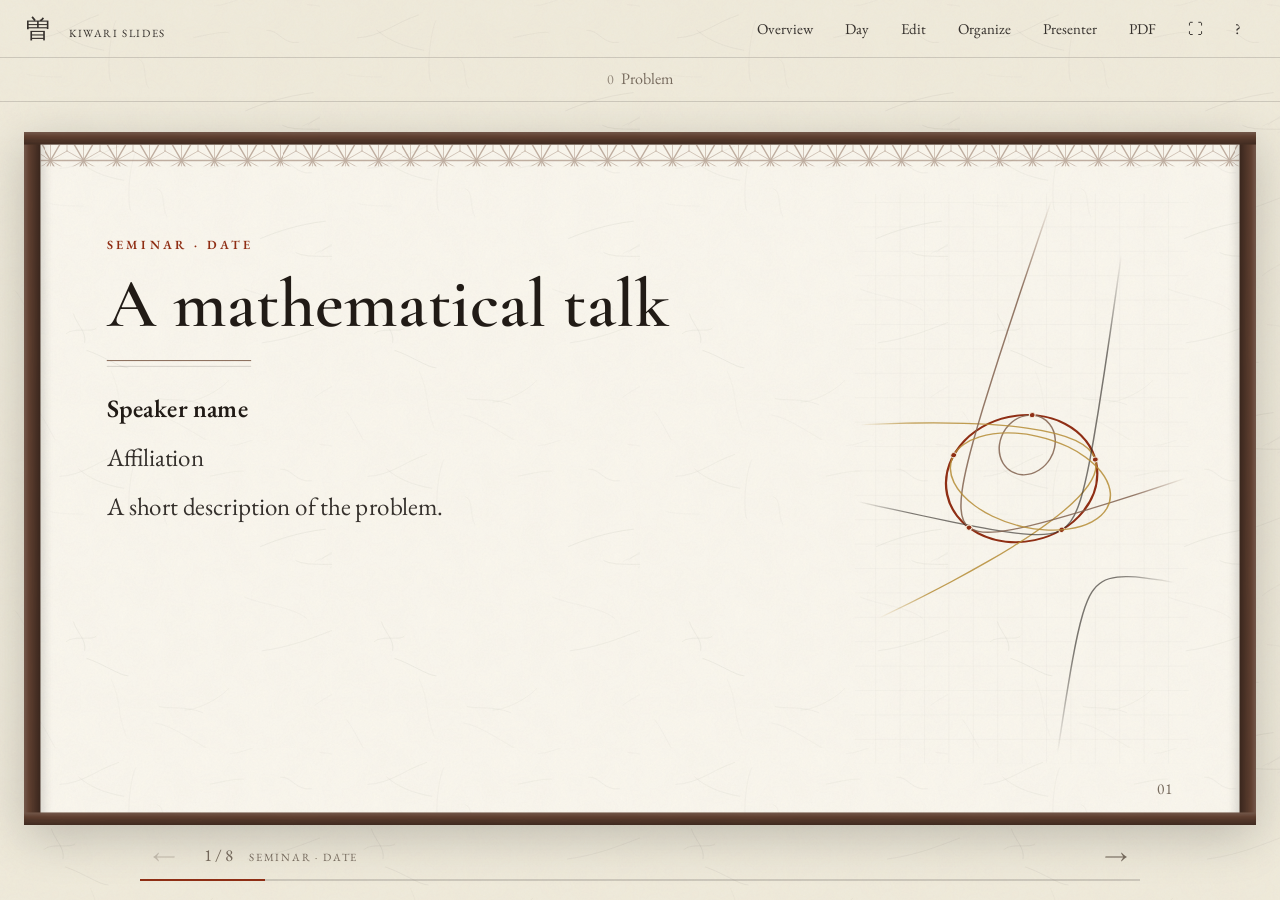
==== commit a0be3275: "Add slide organizer, undo history, and visual layout controls" ====
--- a/index.html
+++ b/index.html
@@ -9,6 +9,8 @@
   <link rel="stylesheet" href="lib/katex/katex.min.css">
   <link rel="stylesheet" href="materials.css">
   <link rel="stylesheet" href="slides.css?v=conics-realigned-20260921">
+  <link rel="stylesheet" href="slide-layout.css?v=20261004">
+  <link rel="stylesheet" href="editor-tools.css?v=20261004">
   <script defer src="lib/js-yaml.min.js"></script>
   <script defer src="lib/marked.min.js"></script>
   <script defer src="lib/katex/katex.min.js"></script>
@@ -17,10 +19,12 @@
   <script defer src="title-conics.js?v=title-range-20260921"></script>
   <script defer src="figures.js?v=conics-parallel-20260921"></script>
   <script defer src="deck-data.js"></script>
-  <script defer src="server-save.js"></script>
+  <script defer src="server-save.js?v=editor-tools-20261004"></script>
   <script defer src="slide-format.js?v=formatting-help-20260920"></script>
   <script defer src="figure-text.js?v=editable-20260921"></script>
-  <script defer src="slides.js?v=all-text-editable-20260921"></script>
+  <script defer src="slide-layout.js?v=20261004"></script>
+  <script defer src="editor-tools.js?v=20261004"></script>
+  <script defer src="slides.js?v=editor-tools-20261004"></script>
 </head>
 <body>
   <header class="toolbar" aria-label="Presentation controls">
@@ -61,7 +65,7 @@
       <label>Slide label<input id="edit-kicker"></label>
       <label>Section navigation label<input id="edit-nav_title" placeholder="Used on section title slides"></label>
       <div class="editor-row">
-        <label>Layout<select id="edit-layout"><option>standard</option><option>split</option><option>title</option><option>theorem</option><option>result</option><option>closing</option><option>section</option><option>problem</option></select></label>
+        <label>Slide type<select id="edit-layout"><option>standard</option><option>split</option><option>title</option><option>theorem</option><option>result</option><option>closing</option><option>section</option><option>problem</option></select></label>
         <label>Minutes<input id="edit-minutes" type="number" min="0" max="60" step="0.5"></label>
       </div>
       <label>Content · Markdown + $LaTeX$<textarea id="edit-body" rows="10" spellcheck="false"></textarea></label>
@@ -93,6 +97,7 @@
     <p class="format-intro">Copy an example into <strong>Content</strong> or <strong>Statement</strong> in the slide editor. Changes preview immediately; <strong>Save to server</strong> keeps them on this Mac.</p>
     <details open><summary>Text size, spacing &amp; alignment</summary><p class="format-context">Use these helpers in ordinary slide text, outside <code>$…$</code>. Keep the braces around their contents.</p><div id="format-text" class="format-grid"></div></details>
     <details><summary>Math notation &amp; equation layout</summary><p class="format-context">These examples include their math delimiters. Inside math, use <code>aligned</code>, <code>gathered</code>, and math spacing commands. <a href="https://katex.org/docs/supported.html" target="_blank" rel="noopener noreferrer">Full KaTeX reference</a></p><div id="format-math" class="format-grid"></div></details>
+    <details><summary>Organizing slides &amp; layout</summary><p>Choose <strong>Organize</strong> to drag slides by their handles. Select several slides, or use <strong>Select section</strong>, to move or duplicate them together. <strong>First</strong>, <strong>Last</strong>, and <strong>Position</strong> also work on phones. A focused drag handle supports ↑ / ↓ and Home / End.</p><p>In Edit, open <strong>Slide layout &amp; spacing</strong> for columns, text sizes, margins, and alignment. <strong>Image size &amp; crop</strong> changes one image at a time. <strong>Arrange columns &amp; panels</strong> reorders the blocks separated by <code>---</code>. Empty settings keep the original design.</p><p><strong>Undo / Redo</strong> restores deck edits, including deleted slides. ⌘Z / Ctrl+Z works outside text fields; within a text field it keeps native text undo. Use <strong>Save to server</strong> to keep your changes across devices.</p></details>
     <details><summary>Keyboard &amp; presenting</summary><dl><dt>← / → / Space</dt><dd>Previous / next slide</dd><dt>Home / End</dt><dd>First / last slide</dd><dt>O</dt><dd>Slide overview</dd><dt>P</dt><dd>Separate presenter window with notes and timer</dd><dt>E / T / F</dt><dd>Edit / change lighting / fullscreen</dd><dt>B</dt><dd>Blank the projection</dd><dt>⌘S / Ctrl+S</dt><dd>Save edits to this Mac</dd><dt>?</dt><dd>Open this help menu</dd></dl><p>The section bar jumps to each section’s title slide. On smaller screens, use the Section selector. The PDF button prints the complete talk, including your formatting.</p></details>
     <p id="format-copy-status" role="status" aria-live="polite"></p>
   </dialog>
--- a/slide-layout.css
+++ b/slide-layout.css
@@ -0,0 +1,21 @@
+/* Shared by the editor, printing, and audience export. */
+.slide.design-custom .slide-grid {height:auto;}
+.slide.design-custom .slide-body {max-width:none;width:100%;}
+.slide.design-custom .slide-content {font-size:28px;line-height:1.3;}
+.slide.design-custom .editor-columns {display:grid;gap:32px;align-items:start;}
+.slide.design-columns-2 .editor-columns {grid-template-columns:minmax(0,var(--design-columnRatio,50%)) minmax(0,1fr);}
+.slide.design-columns-3 .editor-columns {grid-template-columns:repeat(3,minmax(0,1fr));}
+.slide.design-custom .editor-column {min-width:0;}
+.slide.design-custom .editor-column h3 {font-size:32px;margin:0 0 16px;}
+.slide.design-custom .editor-column img {max-width:100%;width:100%;height:auto;}
+.slide.design-titleSize h1 {font-size:var(--design-titleSize)!important;}
+.slide.design-bodySize .slide-content,.slide.design-bodySize .slide-content :is(p,li,td,th) {font-size:var(--design-bodySize)!important;}
+.slide.design-headingSize .slide-content :is(h2,h3,h4) {font-size:var(--design-headingSize)!important;}
+.slide.design-lineHeight .slide-content,.slide.design-lineHeight .slide-content :is(p,li,td) {line-height:var(--design-lineHeight)!important;}
+.slide.design-paragraphGap .slide-content p {margin-bottom:var(--design-paragraphGap)!important;}
+.slide.design-columnGap :is(.property-grid,.editor-columns,.slide-grid) {column-gap:var(--design-columnGap)!important;}
+.slide.design-columnRatio .property-grid:has(>.property-card:nth-child(2)):not(:has(>.property-card:nth-child(3))) {grid-template-columns:minmax(0,var(--design-columnRatio)) minmax(0,1fr)!important;}
+.slide.design-paddingX {padding-left:var(--design-paddingX)!important;padding-right:var(--design-paddingX)!important;}
+.slide.design-paddingY {padding-top:var(--design-paddingY)!important;padding-bottom:var(--design-paddingY)!important;}
+.slide.design-contentOffset .slide-content {position:relative;top:var(--design-contentOffset);}
+.slide.design-align .slide-content,.slide.design-align .slide-content :is(p,h2,h3,h4,td,th) {text-align:var(--design-align)!important;}
--- a/editor-tools.css
+++ b/editor-tools.css
@@ -0,0 +1,66 @@
+#editor {scroll-padding-top:74px;}
+#editor .editor-top-actions {position:sticky;top:-22px;z-index:3;background:var(--bay);padding:12px 0;border-bottom:1px solid var(--line);display:flex;gap:7px;flex-wrap:wrap;}
+#editor .editor-top-actions button {font-size:14px;padding:7px 10px;}
+#editor details.editor-detail {border-top:1px solid var(--line);padding:13px 0;margin:12px 0;}
+#editor details.editor-detail summary {cursor:pointer;font:500 17px var(--font-sans,var(--body-font));color:var(--ink);}
+#editor .design-fields {display:grid;grid-template-columns:1fr 1fr;gap:10px 14px;margin-top:12px;}
+#editor .design-fields label {font:14px/1.35 var(--font-sans,var(--body-font));margin:0;}
+#editor .design-fields input,#editor .design-fields select {font-size:15px;margin-top:5px;padding:6px;min-width:0;}
+#editor .design-wide {grid-column:1 / -1;}
+#editor .design-help {font:13px/1.4 var(--font-sans,var(--body-font));color:var(--muted);margin:9px 0;}
+#editor #layout-fit {font:13px/1.4 var(--font-sans,var(--body-font));margin:9px 0;color:var(--muted);}
+#editor #layout-fit.has-overflow {color:var(--accent);font-weight:600;}
+#editor #reset-layout,#editor #reset-image {font-size:14px;padding:6px 9px;}
+#editor .panel-editor {border:1px solid var(--line);border-radius:3px;margin-top:12px;padding:9px;}
+.panel-editor-head {display:flex;gap:5px;align-items:center;}
+.panel-editor-head span {flex:1;font:14px var(--font-sans,var(--body-font));}
+#editor .panel-editor-head button {font-size:14px;padding:4px 7px;}
+#editor .panel-editor textarea {font:14px/1.4 var(--font-sans,var(--body-font));margin:8px 0 0;}
+.reorder-handle {cursor:grab;touch-action:none;user-select:none;}
+.reorder-handle:active {cursor:grabbing;}
+#deck-organizer {width:min(1050px,96vw);height:min(850px,92dvh);max-height:92dvh;padding:0;border-radius:5px;overflow:hidden;background:var(--bay);font-family:var(--font-sans,var(--body-font));}
+#deck-organizer[open] {display:flex;flex-direction:column;}
+.organizer-heading {display:flex;align-items:center;gap:16px;padding:18px 22px;border-bottom:1px solid var(--line);}
+.organizer-heading h2 {flex:1;font:500 27px var(--display-font);margin:0;}
+.organizer-heading button {padding:7px 11px;}
+.organizer-tools {padding:12px 22px;display:flex;flex-wrap:wrap;align-items:center;gap:8px;border-bottom:1px solid var(--line);}
+.organizer-tools input[type=search] {min-width:180px;flex:1;font:15px var(--font-sans,var(--body-font));padding:9px;background:var(--ground);color:var(--ink);border:1px solid var(--line);border-radius:3px;}
+.organizer-tools button,.organizer-tools select {font:14px var(--font-sans,var(--body-font));padding:8px 10px;border:1px solid var(--line);background:var(--bay);color:var(--ink);border-radius:3px;}
+.organizer-tools input[type=number] {width:62px;font:14px var(--font-sans,var(--body-font));padding:7px;border:1px solid var(--line);background:var(--bay);color:var(--ink);}
+.organizer-tools label {display:flex;gap:7px;align-items:center;font-size:14px;}
+#organizer-list {flex:1;min-height:0;overflow-y:auto;padding:8px 16px 20px;overscroll-behavior:contain;}
+.organizer-row {position:relative;display:flex;align-items:center;gap:12px;padding:10px 8px;border:1px solid transparent;border-bottom-color:var(--line);border-radius:3px;min-height:91px;}
+.organizer-row.selected {background:var(--panel);border-color:var(--accent);}
+.organizer-row input {width:18px;height:18px;accent-color:var(--accent);flex-shrink:0;}
+.organizer-row .reorder-handle {font:24px var(--font-sans,var(--body-font));padding:9px 7px;border:0;background:transparent;color:var(--muted);}
+.organizer-thumb {position:relative;width:128px;height:72px;overflow:hidden;border:1px solid var(--line);pointer-events:none;flex-shrink:0;background:var(--bay);}
+.organizer-thumb .slide {position:absolute;top:0;left:0;transform:scale(.1);transform-origin:0 0;pointer-events:none;}
+.organizer-text {min-width:0;flex:1;}
+.organizer-title {font:500 18px/1.2 var(--display-font);padding:4px 0;border:0;background:transparent;color:var(--ink);text-align:left;cursor:pointer;}
+.organizer-title:hover {text-decoration:underline;}
+.organizer-label {font:12px/1.4 var(--font-sans,var(--body-font));color:var(--muted);margin:4px 0 0;}
+.organizer-section {font:600 11px var(--font-sans,var(--body-font));text-transform:uppercase;letter-spacing:.06em;color:var(--accent);}
+.organizer-number {font:13px var(--font-mono,ui-monospace,monospace);color:var(--muted);width:28px;flex-shrink:0;}
+#organizer-status {font:13px/1.4 var(--font-sans,var(--body-font));color:var(--muted);padding:10px 22px;margin:0;border-top:1px solid var(--line);}
+.reorder-before {box-shadow:0 -3px 0 var(--accent)!important;}
+.reorder-after {box-shadow:0 3px 0 var(--accent)!important;}
+.reorder-source {opacity:.4;}
+.reorder-ghost {position:fixed;pointer-events:none;z-index:1000;padding:10px 14px;background:var(--accent);color:var(--bay);font:15px var(--font-sans,var(--body-font));border-radius:4px;box-shadow:0 4px 15px #0003;}
+.organizer-empty {padding:30px;color:var(--muted);text-align:center;}
+@media(max-width:650px){
+  #deck-organizer {width:98vw;height:96dvh;max-height:96dvh;}
+  .organizer-heading,.organizer-tools {padding:10px 12px;gap:6px;}
+  .organizer-heading {flex-wrap:wrap;}
+  .organizer-heading h2 {font-size:23px;}
+  .organizer-heading h2 {flex:1 0 calc(100% - 50px);order:-2;}
+  .organizer-heading #close-organizer {order:-1;}
+  #organizer-save {margin-left:auto;}
+  .toolbar #overview-button {display:none;}
+  .organizer-thumb {display:none;}
+  .organizer-row {gap:7px;min-height:77px;}
+  #organizer-list {padding:6px 8px 15px;}
+  .organizer-tools button {padding:9px 8px;}
+  #organizer-search {flex-basis:100%;}
+  .organizer-title {font-size:17px;}
+}
+@media print {#deck-organizer,.reorder-ghost {display:none!important;}}
